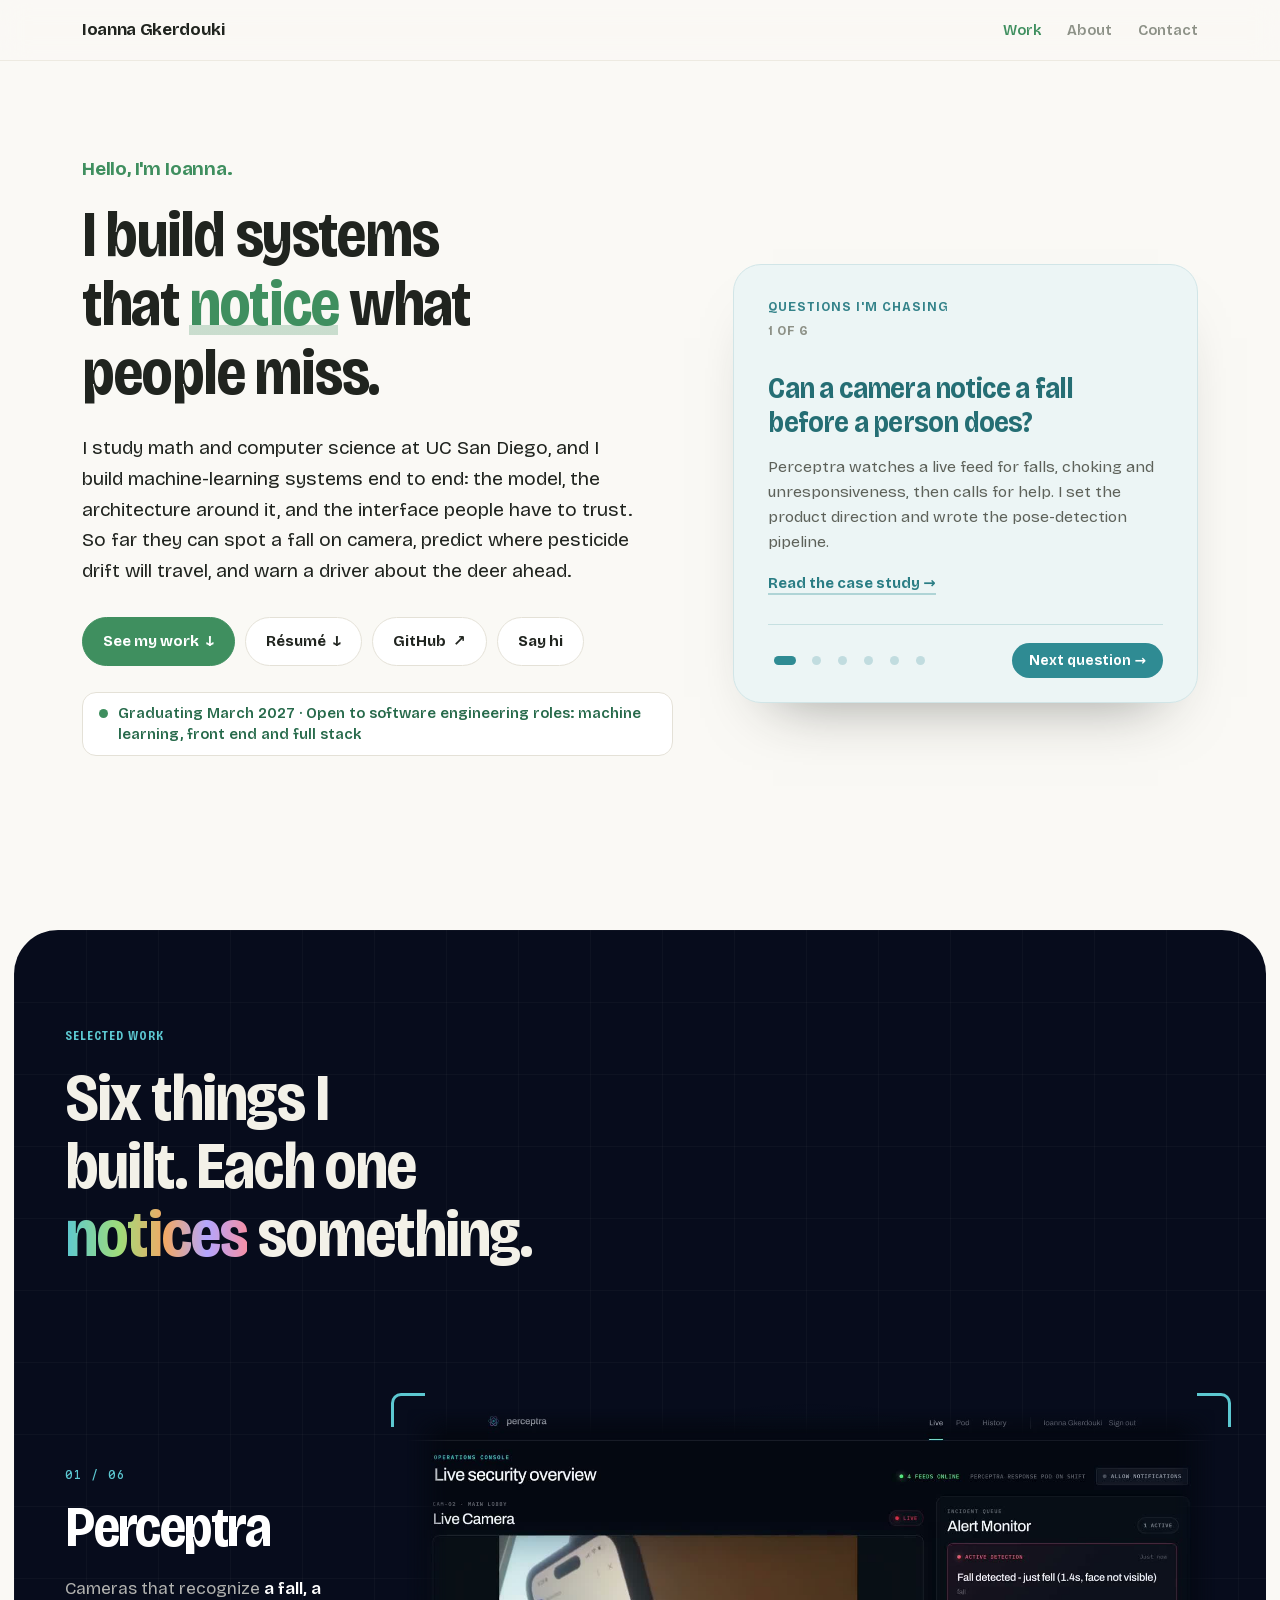
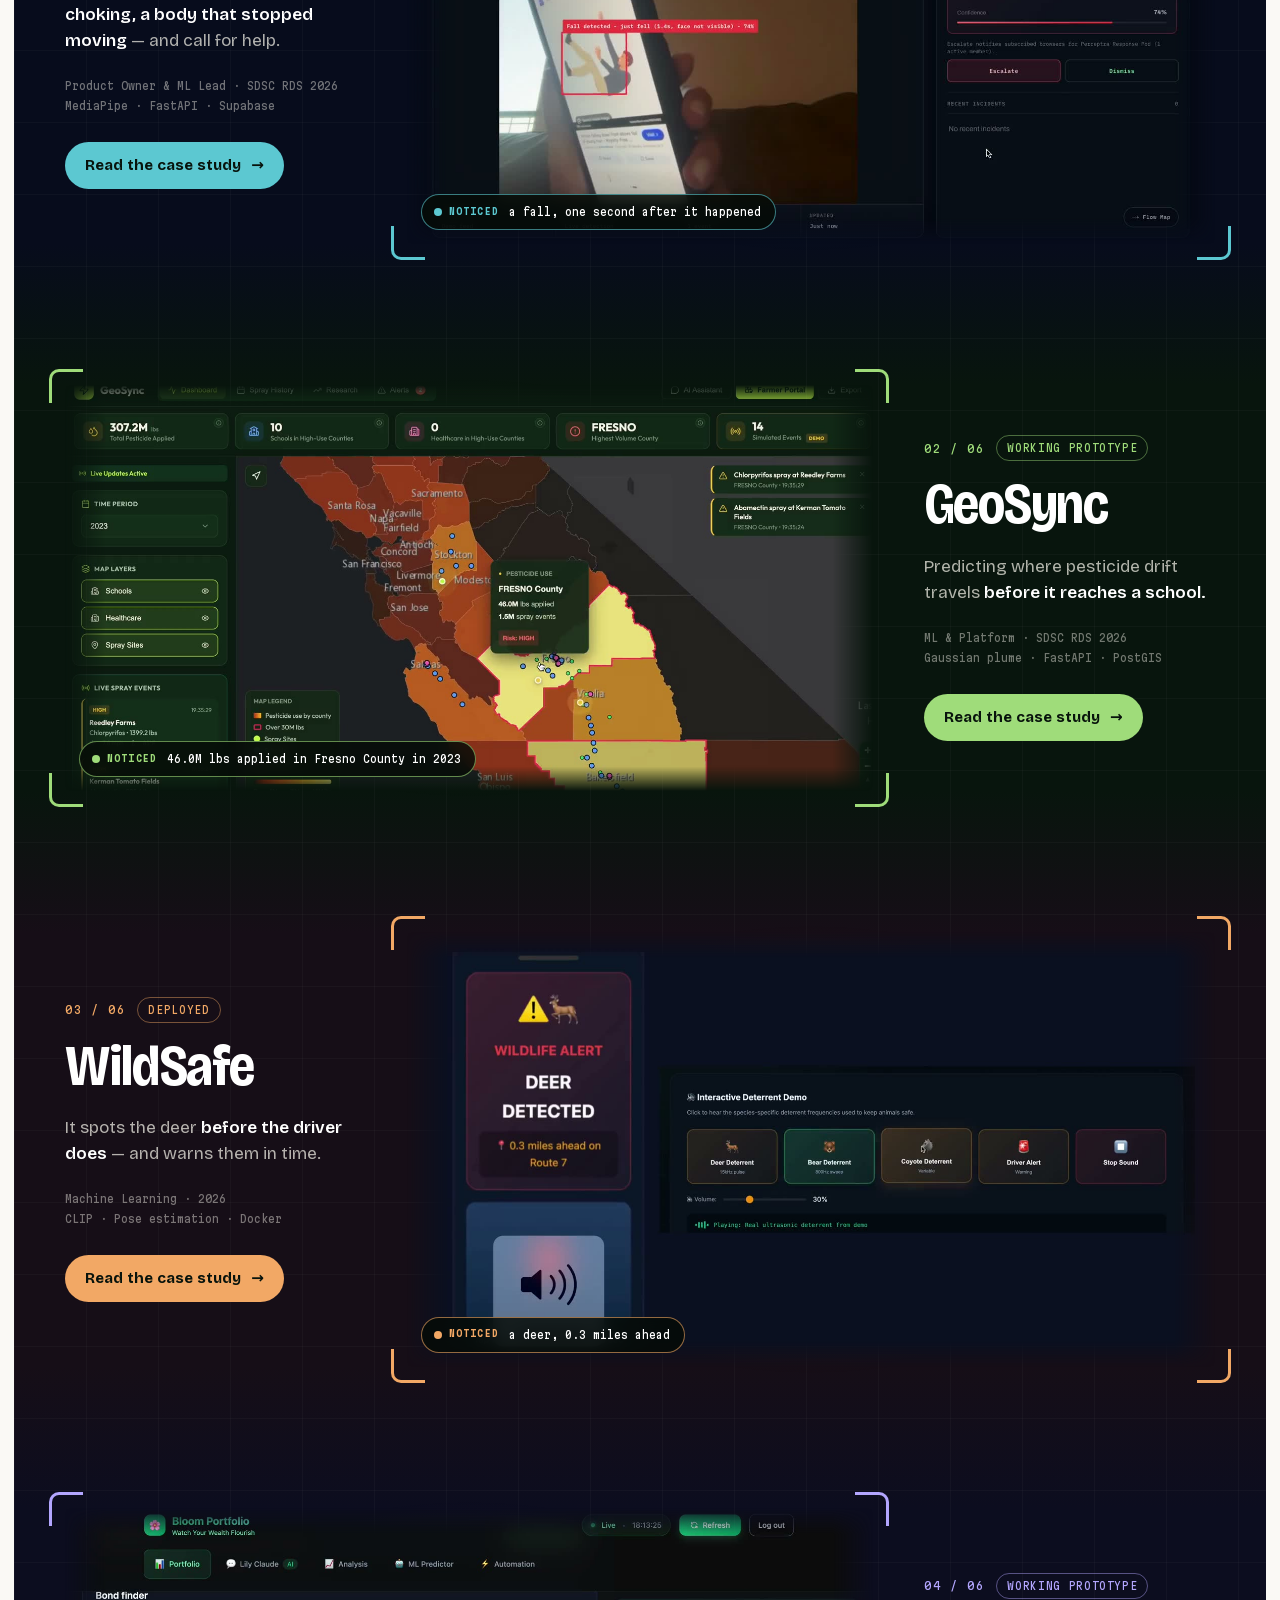
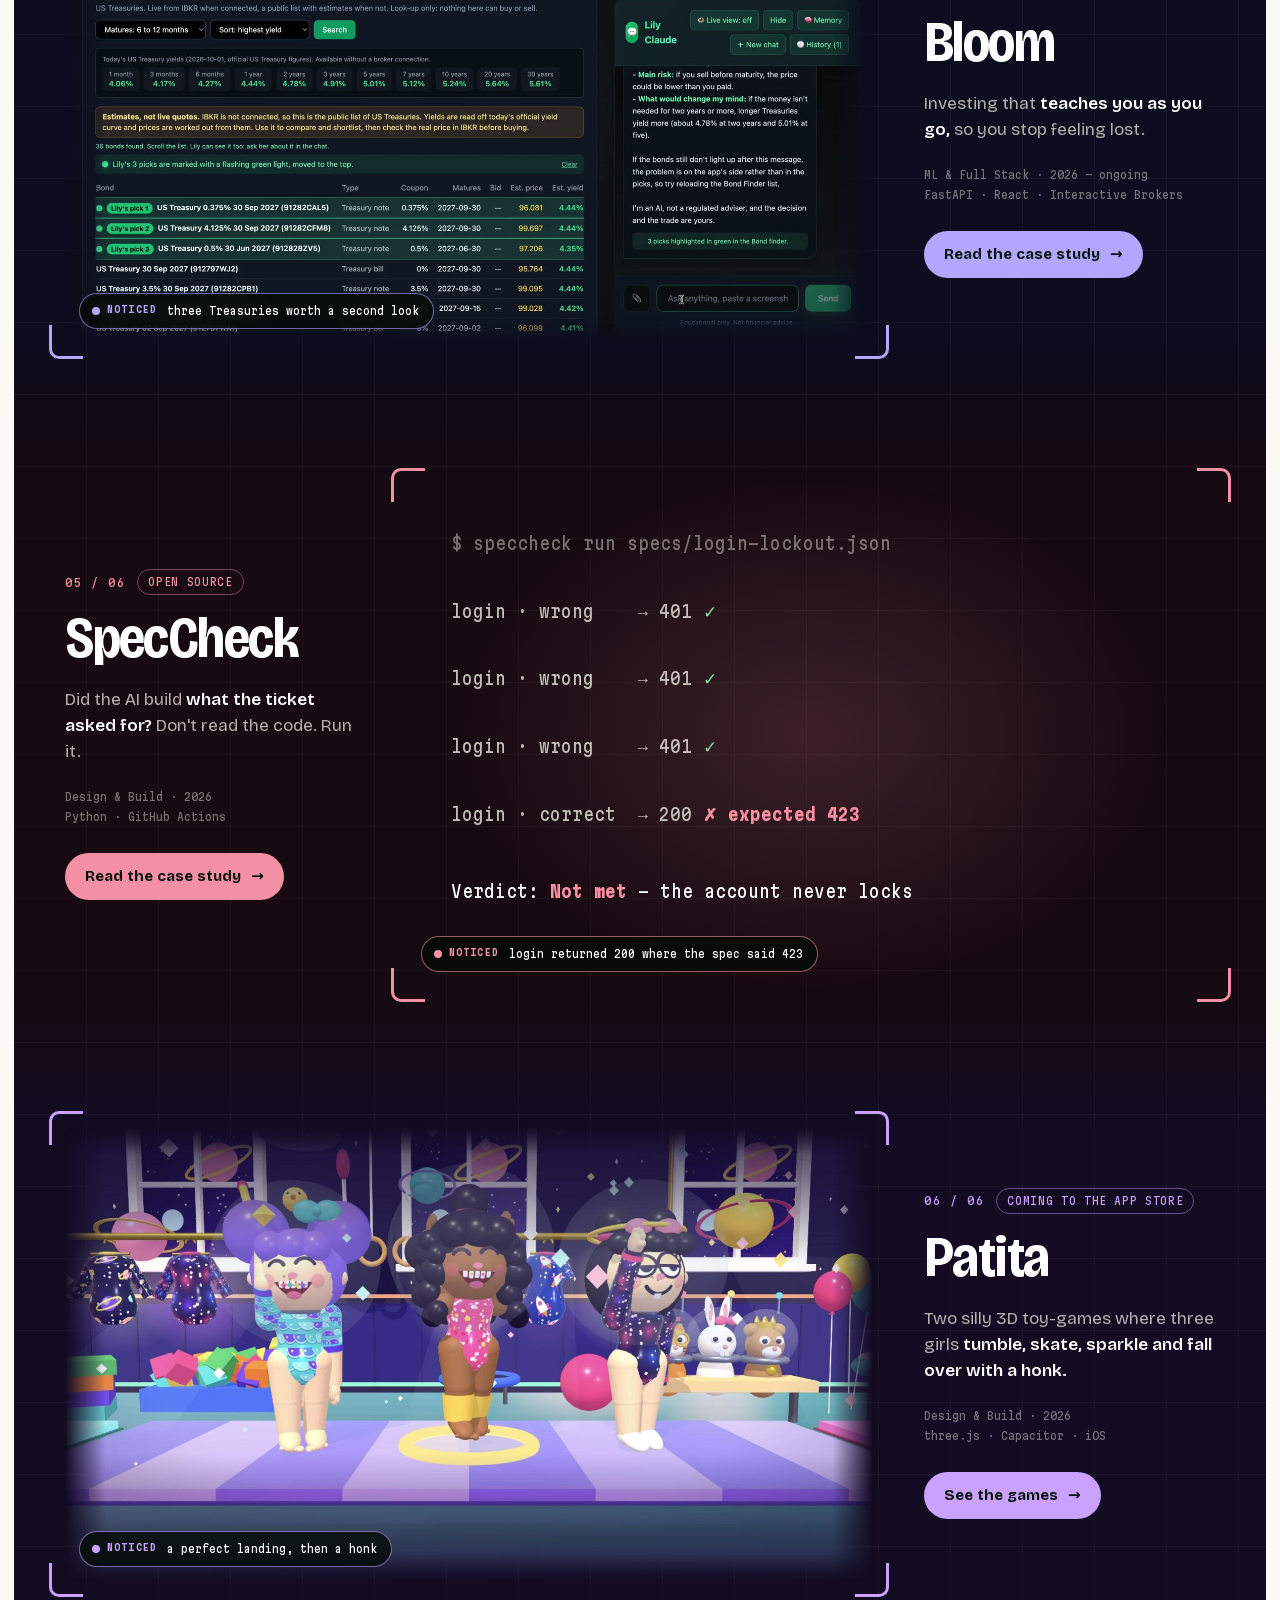
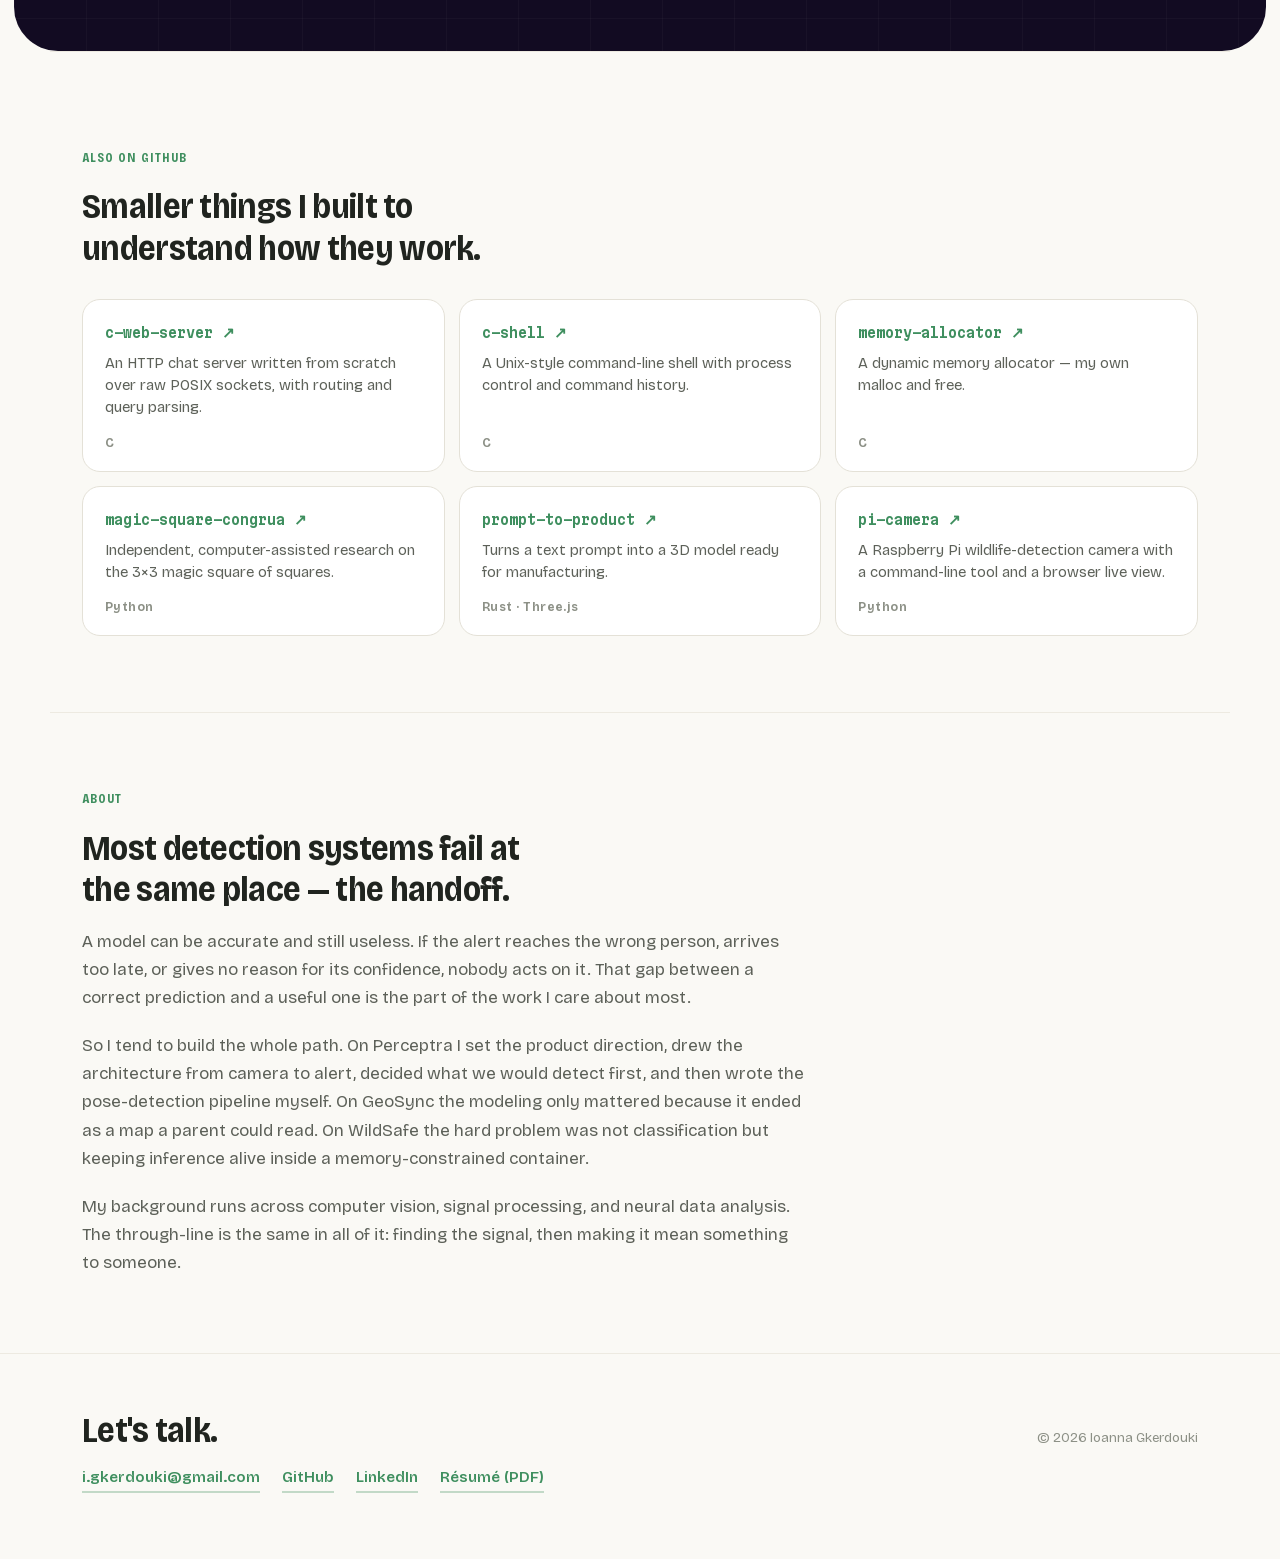
==== classic.html @ a346efb8 "Galaxy homepage, space theme on every project page" ====
<!doctype html>
<html lang="en">
<head>
<meta charset="utf-8">
<meta name="viewport" content="width=device-width, initial-scale=1">
<title>Ioanna Gkerdouki — Machine Learning & Product</title>
<meta name="description" content="Ioanna Gkerdouki — math and computer science at UC San Diego. I build machine learning systems end to end: computer vision, environmental modeling, neural signal decoding, and the interfaces that make them usable.">
<link rel="stylesheet" href="styles.css">
</head>
<body>

<nav class="nav">
  <div class="nav-inner">
    <a class="nav-name" href="index.html" title="Back to the galaxy">Ioanna Gkerdouki</a>
    <div class="nav-links">
      <a href="classic.html" aria-current="page">Work</a>
      <a href="#about">About</a>
      <a href="#contact">Contact</a>
    </div>
  </div>
</nav>

<header class="hero wrap">
  <div class="hero-copy">
    <p class="hello">Hello, I'm Ioanna.</p>
    <h1 class="display">I build systems that <em>notice</em> what people miss.</h1>
    <p class="lead">
      I study math and computer science at UC San Diego, and I build machine-learning
      systems end to end: the model, the architecture around it, and the interface people
      have to trust. So far they can spot a fall on camera, predict where pesticide drift
      will travel, and warn a driver about the deer ahead.
    </p>
    <div class="hero-actions">
      <a class="btn btn-primary" href="#work">See my work <span aria-hidden="true">↓</span></a>
      <a class="btn" href="assets/Ioanna_Gkerdouki_Resume.pdf">Résumé <span aria-hidden="true">↓</span></a>
      <a class="btn" href="https://github.com/Igkerdouki">GitHub <span aria-hidden="true">↗</span></a>
      <a class="btn" href="mailto:i.gkerdouki@gmail.com">Say hi</a>
    </div>
    <p class="hero-open"><span class="hero-open-dot" aria-hidden="true"></span>Graduating March 2027 · Open to software engineering roles: machine learning, front end and full stack</p>
  </div>

  <aside class="hero-side" aria-label="Questions I'm chasing">
    <div class="wonder">
      <div class="wonder-label">
        Questions I'm chasing
        <span class="wonder-count" aria-hidden="true"></span>
      </div>

      <div class="wonder-items">
        <article class="wonder-item is-on" style="--tint:#2f8b93;">
          <h2 class="wonder-q">Can a camera notice a fall before a person does?</h2>
          <p class="wonder-a">
            Perceptra watches a live feed for falls, choking and unresponsiveness, then calls
            for help. I set the product direction and wrote the pose-detection pipeline.
          </p>
          <a class="wonder-link" href="work/perceptra.html">Read the case study →</a>
        </article>

        <article class="wonder-item" style="--tint:#c2556f;">
          <h2 class="wonder-q">Did the AI actually build what the ticket asked for?</h2>
          <p class="wonder-a">
            SpecCheck doesn't read the diff and guess. It runs every requirement against the
            live app, fast-forwards the clock when it has to, and posts the evidence.
          </p>
          <a class="wonder-link" href="work/speccheck.html">Read the case study →</a>
        </article>

        <article class="wonder-item" style="--tint:#d1803a;">
          <h2 class="wonder-q">Can a roadside camera tell a deer from a bear?</h2>
          <p class="wonder-a">
            WildSafe can, and the accuracy was fantastic: 94 to 99% per species, built on
            CLIP, OpenAI's pre-trained vision model. It warns the driver, then plays a
            deterrent sound tuned to that animal.
          </p>
          <a class="wonder-link" href="work/wildsafe.html">Read the case study →</a>
        </article>

        <article class="wonder-item" style="--tint:#3f8f5f;">
          <h2 class="wonder-q">Where does the spray go once it leaves the field?</h2>
          <p class="wonder-a">
            GeoSync models pesticide drift from weather and California's public use reports,
            then turns it into a risk map someone living next to the field can read.
          </p>
          <a class="wonder-link" href="work/geosync.html">Read the case study →</a>
        </article>

        <article class="wonder-item" style="--tint:#6a5acd;">
          <h2 class="wonder-q">Is there a 3×3 magic square made only of square numbers?</h2>
          <p class="wonder-a">
            Nobody knows — the problem has been open since 1984. I'm chasing it on my own
            time with computer-assisted search, and keeping honest notes on what fails.
          </p>
          <a class="wonder-link" href="https://github.com/Igkerdouki/magic-square-congrua">See the research on GitHub ↗</a>
        </article>

        <article class="wonder-item" style="--tint:#2f8b93;">
          <h2 class="wonder-q">What colour did the eye just see?</h2>
          <p class="wonder-a">
            In the IEBL lab at UC San Diego I build pipelines that decode neural signals —
            right now, classifying colour from optic nerve recordings.
          </p>
        </article>
      </div>

      <div class="wonder-nav">
        <div class="wonder-dots"></div>
        <button class="wonder-next" type="button">Next question <span aria-hidden="true">→</span></button>
      </div>
    </div>
  </aside>
</header>

<section class="stage" id="work">
  <div class="stage-inner">
    <header class="stage-head">
      <span class="eyebrow">Selected work</span>
      <h2>Six things I built. Each one <em>notices</em> something.</h2>
    </header>

    <a class="scene" href="work/perceptra.html" style="--tint:#5cc8d1; --ground:#070c1c;">
      <div class="scene-text">
        <span class="scene-no">01 / 06 </span>
        <h3 class="scene-name">Perceptra</h3>
        <p class="scene-line">Cameras that recognize <b>a fall, a choking, a body that stopped moving</b> — and call for help.</p>
        <p class="scene-meta">Product Owner &amp; ML Lead · SDSC RDS 2026<br>MediaPipe · FastAPI · Supabase</p>
        <span class="scene-cta">Read the case study <i aria-hidden="true">→</i></span>
      </div>
      <div class="scene-media">
        <div class="vf">
          <video src="assets/perceptra-fall-demo.mp4" poster="assets/perceptra-fall-demo.jpg" width="1600" height="862" muted loop playsinline preload="none" aria-label="Screen recording of Perceptra's live console: a picture of a falling person is held up to the camera, a red box appears around it, and the Alert Monitor raises 'Fall detected'."></video>
          <i class="vf-c tl"></i><i class="vf-c tr"></i><i class="vf-c bl"></i><i class="vf-c br"></i>
          <span class="vf-tag"><b>Noticed</b>a fall, one second after it happened</span>
        </div>
      </div>
    </a>

    <a class="scene" href="work/geosync.html" style="--tint:#9fdc7a; --ground:#08150d;">
      <div class="scene-text">
        <span class="scene-no">02 / 06 <span class="scene-status">Working prototype</span></span>
        <h3 class="scene-name">GeoSync</h3>
        <p class="scene-line">Predicting where pesticide drift travels <b>before it reaches a school.</b></p>
        <p class="scene-meta">ML &amp; Platform · SDSC RDS 2026<br>Gaussian plume · FastAPI · PostGIS</p>
        <span class="scene-cta">Read the case study <i aria-hidden="true">→</i></span>
      </div>
      <div class="scene-media">
        <div class="vf">
          <video src="assets/geosync-demo.mp4" poster="assets/geosync-demo.jpg" width="1600" height="804" muted loop playsinline preload="none" aria-label="Screen recording of the GeoSync dashboard: California's counties shaded by pesticide use, with live spray events and an assistant answering a question about a chemical."></video>
          <i class="vf-c tl"></i><i class="vf-c tr"></i><i class="vf-c bl"></i><i class="vf-c br"></i>
          <span class="vf-tag"><b>Noticed</b>46.0M lbs applied in Fresno County in 2023</span>
        </div>
      </div>
    </a>

    <a class="scene" href="work/wildsafe.html" style="--tint:#f2a865; --ground:#160e17;">
      <div class="scene-text">
        <span class="scene-no">03 / 06 <span class="scene-status">Deployed</span></span>
        <h3 class="scene-name">WildSafe</h3>
        <p class="scene-line">It spots the deer <b>before the driver does</b> — and warns them in time.</p>
        <p class="scene-meta">Machine Learning · 2026<br>CLIP · Pose estimation · Docker</p>
        <span class="scene-cta">Read the case study <i aria-hidden="true">→</i></span>
      </div>
      <div class="scene-media">
        <div class="vf">
          <video src="assets/wildsafe-wide.mp4" poster="assets/wildsafe-wide.jpg" width="1600" height="862" muted loop playsinline preload="none" aria-label="Two recordings side by side: the WildSafe phone alert reading 'Wildlife alert — deer detected, 0.3 miles ahead on Route 7', and the interactive deterrent demo playing a species-specific sound."></video>
          <i class="vf-c tl"></i><i class="vf-c tr"></i><i class="vf-c bl"></i><i class="vf-c br"></i>
          <span class="vf-tag"><b>Noticed</b>a deer, 0.3 miles ahead</span>
        </div>
      </div>
    </a>

    <a class="scene" href="work/bloom.html" style="--tint:#b3a6ff; --ground:#0c0d1f;">
      <div class="scene-text">
        <span class="scene-no">04 / 06 <span class="scene-status">Working prototype</span></span>
        <h3 class="scene-name">Bloom</h3>
        <p class="scene-line">Investing that <b>teaches you as you go,</b> so you stop feeling lost.</p>
        <p class="scene-meta">ML &amp; Full Stack · 2026 — ongoing<br>FastAPI · React · Interactive Brokers</p>
        <span class="scene-cta">Read the case study <i aria-hidden="true">→</i></span>
      </div>
      <div class="scene-media">
        <div class="vf">
          <video src="assets/bloom-lily-demo.mp4" poster="assets/bloom-lily-demo.jpg" width="1600" height="862" muted loop playsinline preload="none" aria-label="Screen recording of Bloom: a question is typed to the assistant, and three bonds light up green in the bond finder."></video>
          <i class="vf-c tl"></i><i class="vf-c tr"></i><i class="vf-c bl"></i><i class="vf-c br"></i>
          <span class="vf-tag"><b>Noticed</b>three Treasuries worth a second look</span>
        </div>
      </div>
    </a>

    <a class="scene" href="work/speccheck.html" style="--tint:#f490a6; --ground:#170a10;">
      <div class="scene-text">
        <span class="scene-no">05 / 06 <span class="scene-status">Open source</span></span>
        <h3 class="scene-name">SpecCheck</h3>
        <p class="scene-line">Did the AI build <b>what the ticket asked for?</b> Don't read the code. Run it.</p>
        <p class="scene-meta">Design &amp; Build · 2026<br>Python · GitHub Actions</p>
        <span class="scene-cta">Read the case study <i aria-hidden="true">→</i></span>
      </div>
      <div class="scene-media">
        <div class="vf">
          <pre class="vf-trace" aria-label="SpecCheck output: three wrong passwords return 401 as expected, then the correct password returns 200 where 423 was expected."><span>$ speccheck run specs/login-lockout.json</span>
<span>login · wrong    → 401 <b class="ok">✓</b></span>
<span>login · wrong    → 401 <b class="ok">✓</b></span>
<span>login · wrong    → 401 <b class="ok">✓</b></span>
<span>login · correct  → 200 <b class="bad">✗ expected 423</b></span>
<span class="verdict">Verdict: <b class="bad">Not met</b> — the account never locks</span></pre>
          <i class="vf-c tl"></i><i class="vf-c tr"></i><i class="vf-c bl"></i><i class="vf-c br"></i>
          <span class="vf-tag"><b>Noticed</b>login returned 200 where the spec said 423</span>
        </div>
      </div>
    </a>

    <a class="scene" href="work/patita.html" style="--tint:#c9a2ff; --ground:#120b22;">
      <div class="scene-text">
        <span class="scene-no">06 / 06 <span class="scene-status">Coming to the App Store</span></span>
        <h3 class="scene-name">Patita</h3>
        <p class="scene-line">Two silly 3D toy-games where three girls <b>tumble, skate, sparkle and fall over with a honk.</b></p>
        <p class="scene-meta">Design &amp; Build · 2026<br>three.js · Capacitor · iOS</p>
        <span class="scene-cta">See the games <i aria-hidden="true">→</i></span>
      </div>
      <div class="scene-media">
        <div class="vf">
          <video src="assets/patita-reel.mp4" poster="assets/patita-reel.jpg" width="1600" height="900" muted loop playsinline preload="none" aria-label="Screenshots from the Patita games fading one into the next: the three girls lined up on the gymnastics floor, a girl skating on the ice, a rail of sparkly leotards, and the space rink."></video>
          <i class="vf-c tl"></i><i class="vf-c tr"></i><i class="vf-c bl"></i><i class="vf-c br"></i>
          <span class="vf-tag"><b>Noticed</b>a perfect landing, then a honk</span>
        </div>
      </div>
    </a>

  </div>
</section>

<section class="wrap" id="code">
  <span class="eyebrow">Also on GitHub</span>
  <div class="narrow">
    <h2>Smaller things I built to understand how they work.</h2>
  </div>

  <div class="repos">
    <a class="repo" href="https://github.com/Igkerdouki/c-web-server">
      <span class="repo-name">c-web-server <span aria-hidden="true">↗</span></span>
      <span class="repo-desc">An HTTP chat server written from scratch over raw POSIX sockets, with routing and query parsing.</span>
      <span class="repo-lang">C</span>
    </a>
    <a class="repo" href="https://github.com/Igkerdouki/c-shell">
      <span class="repo-name">c-shell <span aria-hidden="true">↗</span></span>
      <span class="repo-desc">A Unix-style command-line shell with process control and command history.</span>
      <span class="repo-lang">C</span>
    </a>
    <a class="repo" href="https://github.com/Igkerdouki/memory-allocator">
      <span class="repo-name">memory-allocator <span aria-hidden="true">↗</span></span>
      <span class="repo-desc">A dynamic memory allocator — my own malloc and free.</span>
      <span class="repo-lang">C</span>
    </a>
    <a class="repo" href="https://github.com/Igkerdouki/magic-square-congrua">
      <span class="repo-name">magic-square-congrua <span aria-hidden="true">↗</span></span>
      <span class="repo-desc">Independent, computer-assisted research on the 3×3 magic square of squares.</span>
      <span class="repo-lang">Python</span>
    </a>
    <a class="repo" href="https://github.com/Igkerdouki/prompt-to-product">
      <span class="repo-name">prompt-to-product <span aria-hidden="true">↗</span></span>
      <span class="repo-desc">Turns a text prompt into a 3D model ready for manufacturing.</span>
      <span class="repo-lang">Rust · Three.js</span>
    </a>
    <a class="repo" href="https://github.com/Igkerdouki/pi-camera">
      <span class="repo-name">pi-camera <span aria-hidden="true">↗</span></span>
      <span class="repo-desc">A Raspberry Pi wildlife-detection camera with a command-line tool and a browser live view.</span>
      <span class="repo-lang">Python</span>
    </a>
  </div>
</section>

<section class="wrap" id="about">
  <span class="eyebrow">About</span>
  <div class="narrow">
    <h2>Most detection systems fail at the same place — the handoff.</h2>
    <p>
      A model can be accurate and still useless. If the alert reaches the wrong person,
      arrives too late, or gives no reason for its confidence, nobody acts on it. That
      gap between a correct prediction and a useful one is the part of the work I care
      about most.
    </p>
    <p>
      So I tend to build the whole path. On Perceptra I set the product direction, drew
      the architecture from camera to alert, decided what we would detect first, and then
      wrote the pose-detection pipeline myself. On GeoSync the modeling only mattered
      because it ended as a map a parent could read. On WildSafe the hard problem was not
      classification but keeping inference alive inside a memory-constrained container.
    </p>
    <p>
      My background runs across computer vision, signal processing, and neural data
      analysis. The through-line is the same in all of it: finding the signal, then making
      it mean something to someone.
    </p>
  </div>
</section>

<footer id="contact">
  <div class="wrap foot-inner">
    <div>
      <h2 style="margin-bottom:14px;">Let's talk.</h2>
      <div class="foot-links">
        <a href="mailto:i.gkerdouki@gmail.com">i.gkerdouki@gmail.com</a>
        <a href="https://github.com/Igkerdouki">GitHub</a>
        <a href="https://www.linkedin.com/in/ioanna-gkerdouki-821b10153/">LinkedIn</a>
        <a href="assets/Ioanna_Gkerdouki_Resume.pdf">Résumé (PDF)</a>
      </div>
    </div>
    <div class="foot-note">© 2026 Ioanna Gkerdouki</div>
  </div>
</footer>

<script src="site.js"></script>
</body>
</html>
---- styles.css ----
/* ---------------------------------------------------------
   Ioanna Gkerdouki — portfolio
   Warm paper ground, pastel project covers, rounded friendly type.
   --------------------------------------------------------- */

/* Typefaces, hosted with the site: Bricolage Grotesque for reading and headlines,
   Martian Mono for labels and code. Both are open-source (SIL OFL). */
@font-face {
  font-family: "Bricolage Grotesque"; font-style: normal; font-display: swap;
  font-weight: 200 800; font-stretch: 75% 100%;
  src: url("assets/fonts/bricolage-grotesque-latin.woff2") format("woff2");
  unicode-range: U+0000-00FF, U+0131, U+0152-0153, U+02BB-02BC, U+02C6, U+02DA, U+02DC, U+0304, U+0308, U+0329, U+2000-206F, U+20AC, U+2122, U+2191, U+2193, U+2212, U+2215, U+FEFF, U+FFFD;
}
@font-face {
  font-family: "Bricolage Grotesque"; font-style: normal; font-display: swap;
  font-weight: 200 800; font-stretch: 75% 100%;
  src: url("assets/fonts/bricolage-grotesque-latin-ext.woff2") format("woff2");
  unicode-range: U+0100-02BA, U+02BD-02C5, U+02C7-02CC, U+02CE-02D7, U+02DD-02FF, U+0304, U+0308, U+0329, U+1D00-1DBF, U+1E00-1E9F, U+1EF2-1EFF, U+2020, U+20A0-20AB, U+20AD-20C0, U+2113, U+2C60-2C7F, U+A720-A7FF;
}
@font-face {
  font-family: "Martian Mono"; font-style: normal; font-display: swap;
  font-weight: 100 800; font-stretch: 75% 112.5%;
  src: url("assets/fonts/martian-mono-latin.woff2") format("woff2");
  unicode-range: U+0000-00FF, U+0131, U+0152-0153, U+02BB-02BC, U+02C6, U+02DA, U+02DC, U+0304, U+0308, U+0329, U+2000-206F, U+20AC, U+2122, U+2191, U+2193, U+2212, U+2215, U+FEFF, U+FFFD;
}
@font-face {
  font-family: "Martian Mono"; font-style: normal; font-display: swap;
  font-weight: 100 800; font-stretch: 75% 112.5%;
  src: url("assets/fonts/martian-mono-latin-ext.woff2") format("woff2");
  unicode-range: U+0100-02BA, U+02BD-02C5, U+02C7-02CC, U+02CE-02D7, U+02DD-02FF, U+0304, U+0308, U+0329, U+1D00-1DBF, U+1E00-1E9F, U+1EF2-1EFF, U+2020, U+20A0-20AB, U+20AD-20C0, U+2113, U+2C60-2C7F, U+A720-A7FF;
}

:root {
  --bg:        #faf9f5;
  --bg-soft:   #f2f1ea;
  --card:      #ffffff;
  --line:      #e4e1d7;
  --line-soft: #edeae1;

  --text:      #20241f;
  --text-mid:  #5d6159;
  --text-dim:  #8d9187;

  /* project accents — also used as pastel cover tints */
  --green:  #3f8f5f;
  --violet: #6a5acd;
  --amber:  #d1803a;
  --teal:   #2f8b93;

  --round: "Bricolage Grotesque", "Avenir Next", system-ui, sans-serif;
  --sans:  "Bricolage Grotesque", -apple-system, "Helvetica Neue", system-ui, sans-serif;
  --mono:  "Martian Mono", ui-monospace, "SF Mono", Menlo, monospace;

  --measure: 66ch;
  --page:    1180px;
  --ease:    cubic-bezier(.22,.61,.36,1);
}

* { box-sizing: border-box; }

html { scroll-behavior: smooth; }

body {
  margin: 0;
  background: var(--bg);
  color: var(--text);
  font-family: var(--sans);
  font-size: 17px;
  line-height: 1.65;
  -webkit-font-smoothing: antialiased;
}

img { max-width: 100%; display: block; }
a { color: inherit; }

.wrap { max-width: var(--page); margin: 0 auto; padding-inline: 32px; }
.narrow { max-width: var(--measure); }

/* ---------- type ---------- */

h1, h2, h3 { margin: 0; font-family: var(--round); letter-spacing: -0.02em; font-stretch: 90%; }

.display {
  font-size: clamp(2.6rem, 6vw, 4.4rem);
  line-height: 1.08;
  font-weight: 700;
  letter-spacing: -0.035em;
  text-wrap: balance;
}

.display em { font-style: normal; color: var(--green); }

h2 {
  font-size: clamp(1.6rem, 2.8vw, 2.15rem);
  line-height: 1.2;
  font-weight: 700;
  margin-bottom: 18px;
  text-wrap: balance;
}

h3 { font-size: 1.05rem; font-weight: 700; margin-bottom: 10px; }

p { margin: 0 0 20px; color: var(--text-mid); }
p.lead { font-size: 1.2rem; line-height: 1.6; color: var(--text); }
p:last-child { margin-bottom: 0; }
strong { color: var(--text); font-weight: 700; }

code {
  font-family: var(--mono); font-size: 0.88em;
  background: var(--bg-soft);
  border-radius: 6px;
  padding: 2px 6px;
}

.eyebrow {
  display: block;
  font-family: var(--round);
  font-size: 0.78rem;
  font-weight: 700;
  letter-spacing: 0.08em;
  text-transform: uppercase;
  color: var(--green);
  margin: 0 0 18px;
}

/* ---------- nav ---------- */

.nav {
  position: sticky; top: 0; z-index: 50;
  background: rgba(250,249,245,.86);
  backdrop-filter: saturate(180%) blur(14px);
  border-bottom: 1px solid var(--line-soft);
}

.nav-inner {
  max-width: var(--page); margin: 0 auto;
  padding: 16px 32px;
  display: flex; align-items: center; justify-content: space-between; gap: 24px;
}

.nav-name {
  font-family: var(--round);
  font-weight: 700;
  font-size: 1.05rem;
  text-decoration: none;
  letter-spacing: -0.02em;
}

.nav-links { display: flex; gap: 26px; font-size: 0.92rem; font-family: var(--round); font-weight: 600; }

.nav-links a {
  text-decoration: none; color: var(--text-dim);
  transition: color .2s var(--ease);
}

.nav-links a:hover, .nav-links a[aria-current] { color: var(--green); }

/* ---------- hero ---------- */

.hero {
  display: grid;
  grid-template-columns: minmax(0, 1.12fr) minmax(0, .88fr);
  gap: 60px;
  align-items: center;
  padding-block: 92px 84px;
}

.hero .display {
  font-size: clamp(2.6rem, 5.1vw, 4rem);
  max-width: 14ch; margin-bottom: 26px;
}
.hero p.lead { max-width: 46ch; }

.hello {
  font-family: var(--round);
  font-size: 1.18rem; font-weight: 700;
  letter-spacing: -0.01em;
  color: var(--green);
  margin: 0 0 16px;
}

.wave {
  display: inline-block;
  transform-origin: 70% 75%;
  animation: wave 2.2s var(--ease) .9s 2;
}

@keyframes wave {
  0%, 60%, 100% { transform: rotate(0); }
  10%, 30%      { transform: rotate(16deg); }
  20%, 40%      { transform: rotate(-10deg); }
  50%           { transform: rotate(8deg); }
}

/* the highlighted word gets underlined once the headline has landed */
.hero .display em {
  background: linear-gradient(color-mix(in srgb, var(--green) 26%, transparent) 0 0)
              no-repeat 0 90% / 0% .16em;
  animation: underline .8s var(--ease) 1s forwards;
}

@keyframes underline { to { background-size: 100% .16em; } }

.hero-actions { display: flex; flex-wrap: wrap; gap: 10px; margin-top: 30px; }

.btn {
  display: inline-flex; align-items: center; gap: 7px;
  font-family: var(--round);
  font-size: 0.94rem; font-weight: 700;
  text-decoration: none;
  color: var(--text);
  background: var(--card);
  border: 1px solid var(--line);
  border-radius: 100px;
  padding: 11px 20px;
  transition: transform .25s var(--ease), border-color .25s var(--ease), background .25s var(--ease);
}

.btn:hover { transform: translateY(-2px); border-color: var(--green); }

.btn-primary { background: var(--green); border-color: var(--green); color: #fff; }
.btn-primary:hover { background: color-mix(in srgb, var(--green) 88%, #000); }

.hero-meta { display: flex; flex-wrap: wrap; gap: 9px; margin-top: 30px; }

/* ---------- questions panel ---------- */

.hero-side { padding-top: 58px; }

.wonder {
  --tint: var(--teal);
  position: relative;
  background: color-mix(in srgb, var(--tint) 9%, #fff);
  border: 1px solid color-mix(in srgb, var(--tint) 22%, #fff);
  border-radius: 28px;
  padding: 32px 34px 24px;
  box-shadow: 0 34px 60px -40px rgba(32,36,31,.5);
  transition: background-color .5s var(--ease), border-color .5s var(--ease);
}

.wonder-avatar {
  position: absolute; top: -62px; right: 30px;
  width: 132px; height: 132px;
  border-radius: 50%;
  border: 6px solid var(--bg);
  box-shadow: 0 14px 26px -16px rgba(32,36,31,.55);
}

.wonder-avatar.is-hop { animation: hop .5s var(--ease); }

@keyframes hop {
  40% { transform: translateY(-9px) rotate(-3deg); }
}

/* she looks toward the pointer: head tilts, eyes and pupils follow */
.avatar-head {
  transform-origin: 170px 210px;
  transform: rotate(calc(var(--lx, 0) * 4deg));
  transition: transform .18s var(--ease);
}

.avatar-eyes {
  transform: translate(calc(var(--lx, 0) * 5px), calc(var(--ly, 0) * 4px));
  transition: transform .14s var(--ease);
}

.avatar-pupil {
  transform: translate(calc(var(--lx, 0) * 3px), calc(var(--ly, 0) * 3px));
  transition: transform .14s var(--ease);
}

.avatar-eye {
  transform-box: fill-box; transform-origin: center;
  animation: blink 5.6s infinite;
}

@keyframes blink {
  0%, 95%, 100% { transform: scaleY(1); }
  97.5%         { transform: scaleY(.08); }
}

.wonder-label {
  font-family: var(--round);
  font-size: 0.78rem; font-weight: 700;
  letter-spacing: 0.08em; text-transform: uppercase;
  color: color-mix(in srgb, var(--tint) 85%, #000 10%);
  max-width: calc(100% - 150px);
  transition: color .5s var(--ease);
}

.wonder-count { display: block; margin-top: 3px; color: var(--text-dim); letter-spacing: 0.04em; }

.wonder-items { display: grid; margin-top: 30px; }

.wonder-q {
  font-size: clamp(1.4rem, 2.3vw, 1.78rem);
  line-height: 1.22;
  letter-spacing: -0.028em;
  color: color-mix(in srgb, var(--tint) 82%, #000 22%);
  margin: 0 0 13px;
}

.wonder-a { font-size: 0.98rem; line-height: 1.6; margin: 0 0 15px; }

.wonder-link {
  font-family: var(--round);
  font-size: 0.92rem; font-weight: 700;
  color: color-mix(in srgb, var(--tint) 90%, #000 10%);
  text-decoration: none;
  border-bottom: 2px solid color-mix(in srgb, var(--tint) 32%, transparent);
  padding-bottom: 1px;
  transition: border-color .2s var(--ease);
}

.wonder-link:hover { border-color: var(--tint); }

/* without script every question is listed; with it they share one slot */
.wonder:not(.is-live) .wonder-item + .wonder-item {
  margin-top: 26px; padding-top: 26px;
  border-top: 1px solid color-mix(in srgb, var(--tint) 20%, transparent);
}
.wonder:not(.is-live) .wonder-nav { display: none; }

.wonder.is-live .wonder-item {
  grid-area: 1 / 1;
  opacity: 0; visibility: hidden;
  transform: translateY(10px);
  transition: opacity .4s var(--ease), transform .4s var(--ease), visibility 0s .4s;
}

.wonder.is-live .wonder-item.is-on {
  opacity: 1; visibility: visible; transform: none;
  transition: opacity .45s var(--ease) .08s, transform .45s var(--ease) .08s, visibility 0s;
}

.wonder-nav {
  display: flex; align-items: center; justify-content: space-between; gap: 16px;
  margin-top: 26px; padding-top: 18px;
  border-top: 1px solid color-mix(in srgb, var(--tint) 20%, transparent);
}

.wonder-dots { display: flex; gap: 2px; }

.wonder-dot {
  width: 24px; height: 24px; padding: 0;
  border: 0; background: none; cursor: pointer;
  display: grid; place-items: center;
}

.wonder-dot::before {
  content: "";
  width: 9px; height: 9px; border-radius: 100px;
  background: color-mix(in srgb, var(--tint) 30%, #fff);
  transition: width .3s var(--ease), background .3s var(--ease);
}

.wonder-dot:hover::before { background: color-mix(in srgb, var(--tint) 60%, #fff); }
.wonder-dot[aria-current="true"]::before { width: 22px; background: var(--tint); }
.wonder-dot[aria-current="true"] { width: 34px; }

.wonder-next {
  font-family: var(--round);
  font-size: 0.86rem; font-weight: 700;
  color: #fff;
  background: var(--tint);
  border: 0; border-radius: 100px;
  padding: 9px 17px;
  cursor: pointer;
  white-space: nowrap;
  transition: background-color .5s var(--ease), transform .25s var(--ease);
}

.wonder-next:hover { transform: translateX(3px); }

/* ---------- repo list ---------- */

.repos {
  display: grid;
  grid-template-columns: repeat(auto-fit, minmax(300px, 1fr));
  gap: 14px;
  margin-top: 30px;
}

.repo {
  display: flex; flex-direction: column; gap: 8px;
  text-decoration: none;
  background: var(--card);
  border: 1px solid var(--line);
  border-radius: 18px;
  padding: 20px 22px 18px;
  transition: transform .3s var(--ease), border-color .3s var(--ease), box-shadow .3s var(--ease);
}

.repo:hover {
  transform: translateY(-4px);
  border-color: var(--green);
  box-shadow: 0 18px 30px -24px rgba(32,36,31,.5);
}

.repo-name { font-family: var(--mono); font-size: 0.92rem; font-weight: 600; color: var(--green); }
.repo-desc { font-size: 0.92rem; line-height: 1.5; color: var(--text-mid); }

.repo-lang {
  margin-top: auto; padding-top: 6px;
  font-family: var(--round);
  font-size: 0.76rem; font-weight: 700;
  letter-spacing: 0.04em;
  color: var(--text-dim);
}

.tag {
  font-family: var(--round);
  font-size: 0.8rem;
  font-weight: 600;
  color: var(--text-mid);
  background: var(--bg-soft);
  border-radius: 100px;
  padding: 6px 15px;
}

section { padding-block: 76px; }
section + section { border-top: 1px solid var(--line-soft); }

/* ---------- book shelf ---------- */

.shelf {
  display: grid;
  grid-template-columns: repeat(auto-fit, minmax(330px, 1fr));
  gap: 26px;
  margin-top: 40px;
}

.book {
  --tint: var(--green);
  --spine: color-mix(in srgb, var(--tint) 62%, #000 12%);

  position: relative;
  display: flex;
  flex-direction: column;
  text-decoration: none;
  min-height: 470px;

  /* squared at the spine, rounded at the fore edge — like a closed book */
  border-radius: 4px 20px 20px 4px;
  padding: 34px 44px 30px 52px;

  background:
    /* the spine board */
    linear-gradient(90deg, var(--spine) 0 22px, transparent 22px),
    /* the cover */
    linear-gradient(115deg,
      color-mix(in srgb, var(--tint) 17%, #fff) 0%,
      color-mix(in srgb, var(--tint) 10%, #fff) 55%,
      color-mix(in srgb, var(--tint) 15%, #fff) 100%);

  box-shadow:
    /* the block of pages, stacked and peeking past the cover */
    2px 2px 0 -1px color-mix(in srgb, var(--tint) 8%, #fff),
    4px 4px 0 -2px #f4f2ea,
    7px 6px 0 -3px #eae7dd,
    0 3px 4px rgba(32,36,31,.06);

  transition: transform .4s var(--ease), box-shadow .4s var(--ease);
}

/* the hinge crease where the cover meets the spine */
.book::before {
  content: "";
  position: absolute;
  top: 0; bottom: 0; left: 22px;
  width: 10px;
  background: linear-gradient(90deg, rgba(0,0,0,.16), rgba(0,0,0,0));
  pointer-events: none;
}

/* the fore edge — individual page ends */
.book::after {
  content: "";
  position: absolute;
  top: 14px; bottom: 14px; right: 0;
  width: 8px;
  border-radius: 0 4px 4px 0;
  background: repeating-linear-gradient(
    180deg,
    #fdfcf8 0 2px,
    color-mix(in srgb, var(--tint) 12%, #ddd9cd) 2px 3px
  );
  box-shadow: inset 1px 0 2px rgba(32,36,31,.18);
  pointer-events: none;
}

.book:hover {
  box-shadow:
    2px 2px 0 -1px color-mix(in srgb, var(--tint) 8%, #fff),
    4px 4px 0 -2px #f4f2ea,
    7px 6px 0 -3px #eae7dd,
    0 26px 44px -22px rgba(32,36,31,.42);
}

.book-tab, .book-status, .book-kicker, .book-title, .book-art, .book-foot { position: relative; z-index: 1; }

.book-kicker {
  display: flex; align-items: center; gap: 8px;
  font-family: var(--round);
  font-size: 0.78rem; font-weight: 700;
  letter-spacing: 0.02em;
  color: color-mix(in srgb, var(--tint) 78%, #000 10%);
  margin-bottom: 22px;
}

.book-kicker .dot {
  width: 16px; height: 16px; border-radius: 5px;
  background: var(--tint); flex: none;
}

.book-title {
  font-family: var(--round);
  font-size: 1.66rem;
  line-height: 1.26;
  font-weight: 700;
  letter-spacing: -0.025em;
  color: color-mix(in srgb, var(--tint) 82%, #000 22%);
  margin: 0;
  max-width: 20ch;
}

.book-title b { font-weight: 700; color: color-mix(in srgb, var(--tint) 100%, #000 6%); }

.book-art {
  margin: 26px 0 auto;
  display: flex; align-items: flex-end; gap: 12px;
  min-height: 128px;
}

.book-art img {
  width: 134px; height: 96px;
  object-fit: cover;
  border-radius: 10px;
  box-shadow: 0 6px 16px -8px rgba(32,36,31,.5);
}

.book-art img:nth-child(2) { transform: rotate(3deg) translateY(-6px); }

/* a real screenshot from the project, framed like a plate tipped into the cover */
.book-art.shot {
  display: block;
  min-height: 0;
  border-radius: 14px;
  overflow: hidden;
  background: #0b1220;
  box-shadow: 0 16px 30px -18px rgba(32,36,31,.6), 0 0 0 1px color-mix(in srgb, var(--tint) 30%, transparent);
}

.book-art.shot img {
  display: block;
  width: 100%; height: 178px;
  object-fit: cover; object-position: 50% 38%;
  border-radius: 0; box-shadow: none;
  transition: transform .6s var(--ease);
}

.book:hover .book-art.shot img { transform: scale(1.07); }

.book-trace {
  margin: 0; padding: 18px 18px;
  height: 178px;
  display: flex; flex-direction: column; justify-content: center; gap: 7px;
  font-family: var(--mono); font-size: 0.74rem; line-height: 1.3;
  color: #cbd5e1; white-space: pre; overflow: hidden;
}

.book-trace .ok  { color: #6ee7a8; font-weight: 400; }
.book-trace .bad { color: #ff8a9a; }
.book-trace span:last-child { color: #fff; }
.book-trace span { transition: transform .35s var(--ease); }
.book:hover .book-trace span:last-child { transform: translateX(6px); }
.book-art svg { display: block; }

.book-foot {
  font-family: var(--round);
  font-size: 0.82rem;
  font-weight: 600;
  color: color-mix(in srgb, var(--tint) 60%, #000 28%);
  line-height: 1.6;
  padding-top: 20px;
  margin-top: 24px;
  border-top: 1px solid color-mix(in srgb, var(--tint) 24%, transparent);
}

/* the "click to read" tab, like a bookmark */
.book-tab {
  position: absolute; top: 28px; right: 4px;
  z-index: 2;
  background: #f6c344;
  color: #4a3308;
  font-family: var(--round);
  font-size: 0.68rem; font-weight: 700;
  letter-spacing: 0.14em; text-transform: uppercase;
  writing-mode: vertical-rl;
  padding: 16px 8px 18px;
  border-radius: 4px;
  box-shadow: -2px 3px 8px -3px rgba(32,36,31,.5);
  transform: translateX(2px);
  transition: transform .35s var(--ease);
}

/* the ribbon slides out past the page edges when you reach for it */
.book:hover .book-tab { transform: translateX(14px); }

.book-status {
  position: absolute; top: 34px; right: 58px;
  font-family: var(--round);
  font-size: 0.68rem; font-weight: 700;
  letter-spacing: 0.05em;
  color: color-mix(in srgb, var(--tint) 80%, #000 15%);
  background: #fff;
  border-radius: 100px;
  padding: 4px 11px;
}

/* ---------- case study page ---------- */

.case-hero { padding-block: 80px 56px; }
.case-hero .display { max-width: 15ch; margin-bottom: 24px; }

.case-summary {
  display: grid;
  grid-template-columns: repeat(auto-fit, minmax(150px, 1fr));
  gap: 30px;
  padding: 30px 0;
  margin-top: 46px;
  border-top: 1px solid var(--line);
  border-bottom: 1px solid var(--line);
}

.case-summary dt {
  font-family: var(--round);
  font-size: 0.76rem; font-weight: 700;
  letter-spacing: 0.05em; text-transform: uppercase;
  color: var(--text-dim);
  margin-bottom: 7px;
}

.case-summary dd { margin: 0; font-size: 0.95rem; line-height: 1.5; color: var(--text); }

.case-summary dd a {
  font-family: var(--round); font-weight: 700;
  color: var(--green); text-decoration: none;
  border-bottom: 2px solid color-mix(in srgb, var(--green) 30%, transparent);
  padding-bottom: 1px;
  transition: border-color .2s var(--ease);
}

.case-summary dd a:hover { border-color: var(--green); }

/* a recorded run, shown as the tool printed it */
.trace {
  font-family: var(--mono);
  font-size: 0.84rem; line-height: 1.75;
  color: var(--text);
  background: var(--bg-soft);
  border-radius: 18px;
  padding: 22px 24px;
  margin: 30px 0;
  overflow-x: auto;
  white-space: pre;
}

.trace .ok  { color: #276a4b; }
.trace .bad { color: #b3404f; font-weight: 700; }
.trace .dim { color: var(--text-dim); }

/* ---------- case hero with a live demo beside it ---------- */

.case-split {
  display: grid;
  grid-template-columns: minmax(0, 1fr) minmax(0, .92fr);
  gap: 56px;
  align-items: center;
}

.case-split .display { font-size: clamp(2.5rem, 4.8vw, 3.8rem); }

/* a portrait phone recording, sized to stand beside a headline */
.phone-clip { margin: 0; width: min(100%, 390px); justify-self: center; }
.phone-clip .figure-frame { border-radius: 26px; box-shadow: 0 34px 60px -38px rgba(32,36,31,.55); }

/* styled after the app itself, so the page shows what it feels like to use */
.demo {
  --mint: #4fd39a;
  background: radial-gradient(120% 90% at 0% 0%, #12233a 0%, #0b1220 60%);
  color: #e6f4ec;
  border-radius: 28px;
  padding: 28px 28px 22px;
  box-shadow: 0 34px 60px -36px rgba(11,18,32,.75);
}

.demo-head { display: flex; align-items: center; gap: 13px; margin-bottom: 22px; }

.demo-logo {
  width: 44px; height: 44px; flex: none;
  display: grid; place-items: center;
  font-size: 1.35rem;
  background: var(--mint);
  border-radius: 13px;
}

.demo-head strong {
  display: block;
  font-family: var(--round); font-size: 0.74rem;
  letter-spacing: 0.1em; text-transform: uppercase;
  color: var(--mint);
}

.demo-head span { font-family: var(--round); font-weight: 700; font-size: 1.08rem; letter-spacing: -0.01em; }

.demo-bars {
  display: grid; grid-template-columns: repeat(11, 1fr);
  gap: 5px; align-items: end;
  height: 118px;
}

.demo-bar {
  height: 100%;
  display: flex; flex-direction: column; justify-content: flex-end; gap: 6px;
  padding: 0; border: 0; background: none; cursor: pointer;
  color: #7f978d;
  font-family: var(--round); font-size: 0.66rem; font-weight: 700;
}

.demo-bar i {
  display: block; height: var(--h);
  border-radius: 6px 6px 3px 3px;
  background: rgba(79,211,154,.22);
  transition: background .25s var(--ease), transform .25s var(--ease);
  transform-origin: bottom;
}

.demo-bar:hover i { background: rgba(79,211,154,.5); }
.demo-bar[aria-pressed="true"] { color: var(--mint); }
.demo-bar[aria-pressed="true"] i { background: var(--mint); transform: scaleY(1.06); }

.demo-range { width: 100%; margin: 14px 0 4px; accent-color: var(--mint); cursor: pointer; }

.demo-out { margin-top: 14px; padding-top: 18px; border-top: 1px solid rgba(230,244,236,.12); }

.demo-yield { display: flex; align-items: baseline; gap: 12px; flex-wrap: wrap; margin-bottom: 10px; }

.demo-yield b {
  font-family: var(--round);
  font-size: 2.9rem; line-height: 1; letter-spacing: -0.04em;
  color: var(--mint);
  font-variant-numeric: tabular-nums;
}

.demo-yield span { font-family: var(--round); font-weight: 600; color: #a9c2b7; }

.demo p { color: #c9dcd3; }
.demo-say { font-size: 1.02rem; line-height: 1.5; margin: 0 0 8px; }
.demo-say b { color: #fff; }
.demo-lesson { font-size: 0.9rem; line-height: 1.55; margin: 0; min-height: 4.6em; color: #9fb8ad; }

.demo .demo-note { font-size: 0.72rem; line-height: 1.5; color: #6f877d; margin: 14px 0 0; }

/* Perceptra's own look: a full-width dark console with its particle sphere
   turning behind the headline, dissolving into the page below */
.case-hero.perc-hero {
  position: relative;
  isolation: isolate;
  overflow: hidden;
  padding-block: 92px 118px;
  background:
    linear-gradient(rgba(148,163,184,.04) 1px, transparent 1px) 0 0 / 100% 48px,
    linear-gradient(90deg, rgba(148,163,184,.04) 1px, transparent 1px) 0 0 / 48px 100%,
    #060814;
}

.perc-hero .orb-canvas { position: absolute; inset: 0; width: 100%; height: 100%; z-index: -2; }

/* keeps the copy readable where the sphere passes behind it */
.perc-hero::before {
  content: "";
  position: absolute; inset: 0; z-index: -1;
  background: linear-gradient(90deg, #060814 0%, rgba(6,8,20,.82) 34%, rgba(6,8,20,0) 66%);
}

.perc-hero::after {
  content: "";
  position: absolute; left: 0; right: 0; bottom: 0; z-index: -1;
  height: 150px;
  background: linear-gradient(to bottom,
    rgba(250,249,245,0) 0%, rgba(250,249,245,.16) 34%,
    rgba(250,249,245,.62) 70%, var(--bg) 100%);
}

.perc-hero .eyebrow { color: #22d3ee; }
.perc-hero .display { color: #fff; max-width: 13ch; }
.perc-hero .display em { color: #22d3ee; }
.perc-hero p.lead { color: #cbd5e1; max-width: 50ch; }

.perc-note {
  margin: 34px 0 0;
  font-family: var(--mono);
  font-size: 0.7rem; letter-spacing: 0.12em; text-transform: uppercase;
  color: #64748b;
}

.perc-hero + .wrap .case-summary { margin-top: 0; border-top: 0; padding: 4px 0 26px; }
.perc-hero + .wrap + section { padding-top: 46px; }
.perc-hero .perc-note { margin-top: 26px; }

/* a screen recording presented as a window, on the project's own dark green */
.screen {
  margin: 38px 0 0;
  padding: 0;
}

.screen video, .screen img {
  display: block; width: 100%;
  border-radius: 0 0 20px 20px;
  background: #0b1d11;
}

.screen-bar {
  display: flex; align-items: center; gap: 7px;
  padding: 12px 16px;
  background: #0b1d11;
  border-radius: 20px 20px 0 0;
  border-bottom: 1px solid rgba(226,245,200,.1);
}

.screen-bar i { width: 11px; height: 11px; border-radius: 50%; background: rgba(226,245,200,.2); }
.screen-bar i:first-child { background: #c6f04b; }

.screen-bar span {
  margin-left: 10px;
  font-family: var(--mono); font-size: 0.74rem; letter-spacing: 0.04em;
  color: rgba(251,245,230,.6);
}

.screen video, .screen-bar { box-shadow: 0 40px 70px -46px rgba(11,29,17,.7); }

.geo-hero + .wrap + .geo-demo { padding-top: 46px; }

/* GeoSync: California's counties behind the headline, shaded by pesticide use */
.case-hero.geo-hero {
  position: relative;
  isolation: isolate;
  overflow: hidden;
  padding-block: 88px 124px;
  background: #eef3e8;
}

.geo-map { position: absolute; inset: 0; width: 100%; height: 100%; z-index: -2; }

.geo-hero::before {
  content: "";
  position: absolute; inset: 0; z-index: -1;
  background: linear-gradient(90deg, var(--bg) 0%, rgba(250,249,245,.93) 30%, rgba(250,249,245,0) 60%);
}

.geo-hero::after {
  content: "";
  position: absolute; left: 0; right: 0; bottom: 0; z-index: -1;
  height: 130px;
  background: linear-gradient(to bottom, rgba(250,249,245,0), var(--bg));
}

.geo-hero .display { max-width: 12ch; }
.geo-hero p.lead { max-width: 46ch; }

.geo-county { transition: filter .25s var(--ease); }
.geo-county.is-on { stroke: #20241f; stroke-width: 2; filter: brightness(1.04) saturate(1.15); }
.geo-pin, .geo-ring { pointer-events: none; }
.geo-hero.is-pinned .geo-dot { background: #20241f; }
.geo-scale .geo-label { font-size: 11px; }

.geo-ring { transform-box: fill-box; transform-origin: center; animation: geo-ring 2.4s var(--ease) infinite; }

@keyframes geo-ring {
  from { transform: scale(1);   opacity: .9; }
  to   { transform: scale(3.4); opacity: 0; }
}

.geo-label { font-family: var(--round); font-size: 13px; font-weight: 700; fill: #6b7466; }

.geo-mark rect { fill: #fff; stroke: #cddbbd; stroke-width: 1.5; transition: fill .3s var(--ease), stroke .3s var(--ease); }
.geo-mark circle { fill: #3f8f5f; transition: fill .3s var(--ease); }
.geo-mark text { font-family: var(--round); font-size: 14px; font-weight: 700; fill: #20241f; }
.geo-mark.is-hit rect { fill: #fbe9d6; stroke: #d1803a; }
.geo-mark.is-hit circle { fill: #c8621b; }

.geo-status {
  display: inline-flex; align-items: center; gap: 10px;
  margin: 30px 0 0;
  padding: 10px 18px 10px 14px;
  font-family: var(--round); font-size: 0.92rem; font-weight: 700;
  color: #276a4b;
  background: #fff;
  border: 1px solid var(--line);
  border-radius: 100px;
  transition: color .3s var(--ease), border-color .3s var(--ease);
}

.geo-dot { width: 10px; height: 10px; border-radius: 50%; background: var(--green); transition: background .3s var(--ease); }

.geo-hero.is-hit .geo-status { color: #a4531c; border-color: #e3b68c; }
.geo-hero.is-hit .geo-dot { background: #c8621b; animation: pulse 1.2s var(--ease) infinite; }

.geo-note { margin: 14px 0 0; font-size: 0.8rem; color: var(--text-dim); }

.geo-hero + .wrap .case-summary { margin-top: 0; border-top: 0; padding: 4px 0 26px; }

@media (max-width: 900px) {
  .case-hero.geo-hero { padding-block: 60px 0; }
  .geo-map { position: relative; display: block; z-index: 0; height: 440px; margin-top: 30px; }
  .geo-hero::before { display: none; }
}

@media (max-width: 980px) {
  .case-split { grid-template-columns: minmax(0, 1fr); gap: 36px; }
}

/* ---------- figures ---------- */

figure { margin: 40px 0; }

.figure-frame {
  background: var(--card);
  border: 1px solid var(--line);
  border-radius: 16px;
  overflow: hidden;
}

.figure-frame img, .figure-frame video { width: 100%; display: block; }

figcaption {
  font-size: 0.86rem;
  color: var(--text-dim);
  margin-top: 12px;
  line-height: 1.6;
  max-width: 76ch;
}

.figure-grid {
  display: grid;
  grid-template-columns: repeat(auto-fit, minmax(265px, 1fr));
  gap: 18px;
  margin: 36px 0 40px;
  align-items: start;
}

.figure-grid figure { margin: 0; }

.figure-pair {
  display: grid;
  grid-template-columns: repeat(auto-fit, minmax(min(100%, 430px), 1fr));
  gap: 22px;
  margin: 36px 0 0;
  align-items: start;
}

.figure-pair figure { margin: 0; }

.figure-arch .figure-frame { background: #fff; padding: 10px; }

/* ---------- cards ---------- */

.cards {
  display: grid;
  grid-template-columns: repeat(auto-fit, minmax(255px, 1fr));
  gap: 16px;
  margin: 32px 0;
}

.card {
  background: var(--card);
  border: 1px solid var(--line);
  border-radius: 18px;
  padding: 24px;
}

.card p { font-size: 0.93rem; margin: 0; }

.card .rule {
  font-family: var(--mono);
  font-size: 0.78rem;
  color: var(--teal);
  background: var(--bg-soft);
  border-radius: 10px;
  padding: 11px 13px;
  margin-top: 14px;
  line-height: 1.55;
  overflow-x: auto;
}

/* ---------- severity ---------- */

.severity { margin: 32px 0; display: flex; flex-direction: column; gap: 8px; }

.sev-row {
  display: grid;
  grid-template-columns: 44px 128px 1fr;
  gap: 18px; align-items: center;
  padding: 15px 20px;
  background: var(--card);
  border: 1px solid var(--line);
  border-radius: 14px;
  font-size: 0.93rem;
}

.sev-n { font-family: var(--round); font-weight: 700; font-size: 1.05rem; }
.sev-label { font-weight: 600; }
.sev-desc { color: var(--text-dim); font-size: 0.89rem; }

.sev-1 .sev-n { color: #8d9187; }
.sev-2 .sev-n { color: #c99a1e; }
.sev-3 .sev-n { color: var(--amber); }
.sev-4 .sev-n { color: #d0524b; }

/* ---------- metrics ---------- */

.metrics {
  display: grid;
  grid-template-columns: repeat(auto-fit, minmax(165px, 1fr));
  gap: 14px;
  margin: 32px 0;
}

.metric {
  background: color-mix(in srgb, var(--green) 10%, #fff);
  border-radius: 18px;
  padding: 26px 22px;
}

.metric-n {
  font-family: var(--round);
  font-size: 2.5rem; font-weight: 700; line-height: 1;
  letter-spacing: -0.035em;
  color: var(--green);
  margin-bottom: 9px;
}

.metric-l { font-size: 0.86rem; color: var(--text-mid); line-height: 1.45; }

/* ---------- stack rows ---------- */

.stack { margin: 30px 0; }

.stack-row {
  display: grid; grid-template-columns: 185px 1fr; gap: 24px;
  padding: 15px 0;
  border-bottom: 1px solid var(--line-soft);
  font-size: 0.94rem;
}

.stack-row:first-child { border-top: 1px solid var(--line-soft); }

.stack-k {
  font-family: var(--round); font-weight: 700;
  font-size: 0.86rem; color: var(--text);
}

.stack-v { color: var(--text-mid); }

/* ---------- steps ---------- */

.steps { counter-reset: s; margin: 34px 0; }

.step {
  counter-increment: s;
  position: relative;
  padding: 0 0 28px 52px;
  border-left: 2px solid var(--line);
  margin-left: 15px;
}

.step:last-child { border-left-color: transparent; padding-bottom: 0; }

.step::before {
  content: counter(s);
  position: absolute; left: -16px; top: -2px;
  width: 30px; height: 30px; border-radius: 50%;
  background: var(--green); color: #fff;
  font-family: var(--round); font-weight: 700; font-size: 0.8rem;
  display: grid; place-items: center;
}

.step h3 { margin-bottom: 6px; }
.step p { font-size: 0.94rem; margin: 0; }

/* ---------- pull quote ---------- */

.pull {
  font-family: var(--round);
  font-size: clamp(1.45rem, 2.7vw, 2rem);
  font-weight: 700;
  line-height: 1.28;
  letter-spacing: -0.03em;
  color: var(--green);
  margin: 46px 0;
  max-width: 26ch;
  text-wrap: balance;
}

/* ---------- note ---------- */

.note {
  background: color-mix(in srgb, var(--amber) 11%, #fff);
  border-radius: 18px;
  padding: 22px 24px;
  margin: 34px 0;
  font-size: 0.93rem;
}

.note strong { color: color-mix(in srgb, var(--amber) 85%, #000 15%); }

/* ---------- next / footer ---------- */

.next {
  display: flex; justify-content: space-between; align-items: center;
  gap: 22px; flex-wrap: wrap;
  margin: 20px 0 60px;
  padding: 30px 34px;
  background: var(--bg-soft);
  border-radius: 20px;
  text-decoration: none;
  transition: background .25s var(--ease);
}

.next:hover { background: color-mix(in srgb, var(--green) 12%, #fff); }

.next-l {
  font-family: var(--round); font-weight: 700;
  font-size: 0.78rem; letter-spacing: 0.06em; text-transform: uppercase;
  color: var(--text-dim);
}

.next-t { font-family: var(--round); font-weight: 700; font-size: 1.9rem; letter-spacing: -0.03em; }

footer { border-top: 1px solid var(--line-soft); padding: 56px 0 66px; }

.foot-inner {
  display: flex; justify-content: space-between; gap: 28px;
  flex-wrap: wrap; align-items: baseline;
}

.foot-links { display: flex; gap: 22px; font-size: 0.95rem; font-family: var(--round); font-weight: 600; }

.foot-links a {
  color: var(--green); text-decoration: none;
  border-bottom: 2px solid color-mix(in srgb, var(--green) 30%, transparent);
  padding-bottom: 1px;
  transition: border-color .2s var(--ease);
}

.foot-links a:hover { border-color: var(--green); }

.foot-note { font-size: 0.84rem; color: var(--text-dim); }

/* ---------- motion ---------- */

.will-reveal {
  opacity: 0;
  transform: translateY(20px);
  transition: opacity .75s var(--ease), transform .75s var(--ease);
}

.will-reveal.is-in { opacity: 1; transform: none; }

/* covers sit in a shared perspective so the tilt reads as depth */
.shelf { perspective: 1400px; }

.book {
  transform-style: preserve-3d;
  transform:
    perspective(1000px)
    rotateX(var(--rx, 0deg))
    rotateY(var(--ry, 0deg))
    translateY(0);
  transition: transform .35s var(--ease), box-shadow .35s var(--ease), opacity .75s var(--ease);
}

.book:hover {
  transform:
    perspective(1000px)
    rotateX(var(--rx, 0deg))
    rotateY(var(--ry, 0deg))
    translateY(-8px);
}

/* the art lifts a little further than the cover — parallax on hover */
.book-art { transition: transform .35s var(--ease); }
.book:hover .book-art { transform: translate3d(var(--mx, 0), var(--my, 0), 40px); }
.book:hover .book-title { transform: translateZ(20px); }
.book-title { transition: transform .35s var(--ease); }

/* the dot pulses on hover, like a live indicator */
.book:hover .book-kicker .dot { animation: pulse 1.6s var(--ease) infinite; }

@keyframes pulse {
  0%, 100% { transform: scale(1);   opacity: 1; }
  50%      { transform: scale(1.3); opacity: .65; }
}

/* hero arrives on load rather than on scroll */
.hero-copy > *, .hero-side { animation: rise .8s var(--ease) both; }
.hero-copy > *:nth-child(1) { animation-delay: .05s; }
.hero-copy > *:nth-child(2) { animation-delay: .14s; }
.hero-copy > *:nth-child(3) { animation-delay: .23s; }
.hero-copy > *:nth-child(4) { animation-delay: .32s; }
.hero-copy > *:nth-child(5) { animation-delay: .41s; }
.hero-side { animation-delay: .36s; }

@keyframes rise {
  from { opacity: 0; transform: translateY(22px); }
  to   { opacity: 1; transform: none; }
}

/* ---------- responsive + a11y ---------- */

@media (max-width: 980px) {
  .hero { grid-template-columns: minmax(0, 1fr); gap: 34px; }
  .hero .display { max-width: 16ch; }
}

@media (max-width: 860px) {
  .sev-row { grid-template-columns: 32px 1fr; gap: 10px; }
  .sev-desc { grid-column: 2; }
  .stack-row { grid-template-columns: 1fr; gap: 4px; }
  .hero { padding-block: 68px 56px; }
  .case-hero { padding-block: 60px 44px; }
  .case-hero.perc-hero { padding-block: 64px 110px; }
  .perc-hero::before { background: rgba(6,8,20,.62); }
  section { padding-block: 58px; }
  .wrap { padding-inline: 22px; }
  .nav-inner { padding: 14px 22px; }
  .nav-links { gap: 18px; }
}

@media (max-width: 620px) {
  .book { padding: 28px 26px 26px; min-height: 400px; }
  .book-title { font-size: 1.44rem; }
  .book-tab { transform: translateX(0); }
}

a:focus-visible, .book:focus-visible {
  outline: 3px solid var(--green);
  outline-offset: 3px;
  border-radius: 6px;
}

@media (max-width: 620px) {
  .wonder { padding: 28px 22px 20px; }
  .wonder-avatar { width: 104px; height: 104px; top: -50px; right: 18px; }
  .wonder-label { max-width: calc(100% - 112px); }
}

button:focus-visible, .demo-range:focus-visible {
  outline: 3px solid var(--green);
  outline-offset: 3px;
}

@media (prefers-reduced-motion: reduce) {
  * { transition: none !important; scroll-behavior: auto !important; }
  .wave, .avatar-eye, .wonder-avatar.is-hop, .geo-ring { animation: none; }
  .hero .display em { animation: none; background-size: 100% .16em; }
}

/* ---------- inline status badges (case study eyebrows) ---------- */

.badge {
  display: inline-block;
  font-family: var(--round);
  font-size: 0.68rem;
  font-weight: 700;
  letter-spacing: 0.06em;
  text-transform: uppercase;
  padding: 3px 10px;
  border-radius: 100px;
  vertical-align: middle;
  margin-left: 6px;
}

.badge-live { color: #276a4b; background: color-mix(in srgb, var(--green) 18%, #fff); }
.badge-wip  { color: #8a5320; background: color-mix(in srgb, var(--amber) 20%, #fff); }


/* ---------- the stage: selected work, shown large on a dark ground ---------- */
/* Each project is a scene. A viewfinder locks onto its footage and says what the system noticed. */

.stage {
  margin: 90px 14px 0;
  padding: 96px 0 70px;
  border-radius: 44px;
  color: #f3f1e8;
  /* the ground changes with each project on the way down: navy for Perceptra, green for
     GeoSync, aubergine for WildSafe, indigo for Bloom, wine for SpecCheck. site.js replaces
     --grounds with stops measured from where each scene actually sits. */
  --grounds: linear-gradient(180deg, #070c1c 0%, #070c1c 26%, #08150d 34%, #08150d 44%, #160e17 52%, #160e17 64%, #0c0d1f 72%, #0c0d1f 82%, #170a10 90%, #170a10 100%);
  background:
    linear-gradient(rgba(255,255,255,.028) 1px, transparent 1px) 0 0 / 100% 72px,
    linear-gradient(90deg, rgba(255,255,255,.028) 1px, transparent 1px) 0 0 / 72px 100%,
    var(--grounds);
}

.stage-inner { max-width: 1520px; margin: 0 auto; padding-inline: clamp(20px, 4vw, 64px); }

.stage-head .eyebrow { color: #5cc8d1; }
.stage-head h2 {
  margin: 14px 0 0;
  max-width: 16ch;
  font-size: clamp(2.3rem, 5.2vw, 4.6rem);
  line-height: 1.02;
  letter-spacing: -0.03em;
  color: #f3f1e8;
}
.stage-head h2 em {
  font-style: normal;
  /* one word, all five project colours */
  background: linear-gradient(90deg, #5cc8d1, #9fdc7a 30%, #f2a865 55%, #b3a6ff 78%, #f490a6);
  -webkit-background-clip: text; background-clip: text;
  color: transparent;
}

.scene {
  --tint: #9fdc7a;
  display: grid;
  grid-template-columns: minmax(0, 0.72fr) minmax(0, 2fr);
  gap: clamp(28px, 4vw, 72px);
  align-items: center;
  margin-top: clamp(80px, 11vw, 170px);
  color: inherit;
  text-decoration: none;
}
.scene:nth-of-type(even) { grid-template-columns: minmax(0, 2fr) minmax(0, 0.72fr); }
.scene:nth-of-type(even) .scene-text { order: 2; }

.scene-no {
  display: flex; align-items: center; gap: 12px;
  font-family: var(--mono); font-size: 0.78rem; letter-spacing: 0.14em;
  color: var(--tint);
}
.scene-status {
  padding: 3px 10px; border-radius: 100px;
  border: 1px solid color-mix(in srgb, var(--tint) 45%, transparent);
  letter-spacing: 0.06em; text-transform: uppercase; font-size: 0.68rem;
}
.scene-name {
  margin: 16px 0 0;
  font-family: var(--round);
  font-size: clamp(2.4rem, 4.4vw, 4.1rem);
  line-height: 1; letter-spacing: -0.035em;
  color: #fff;
}
.scene-line { margin: 20px 0 0; font-size: clamp(1.05rem, 1.35vw, 1.3rem); line-height: 1.5; color: rgba(243,241,232,.72); max-width: 30ch; }
.scene-line b { font-weight: 600; color: #fff; }
.scene-meta { margin: 22px 0 0; font-family: var(--mono); font-size: 0.76rem; line-height: 1.8; color: rgba(243,241,232,.45); }
.scene-cta {
  display: inline-flex; align-items: center; gap: 10px;
  margin-top: 26px; padding: 11px 20px;
  font-family: var(--round); font-weight: 700; font-size: 0.95rem;
  color: #08130c; background: var(--tint);
  border-radius: 100px;
  transition: transform .3s var(--ease), box-shadow .3s var(--ease);
}
.scene-cta i { font-style: normal; transition: transform .3s var(--ease); }
.scene:hover .scene-cta { transform: translateY(-2px); box-shadow: 0 14px 34px -14px var(--tint); }
.scene:hover .scene-cta i { transform: translateX(5px); }

/* the viewfinder */
.scene { position: relative; isolation: isolate; }
.scene-media { position: relative; display: flex; justify-content: center; }
/* a soft pool of the project's own colour behind its footage */
.scene-media::before {
  content: ""; position: absolute; inset: -22% -12%; z-index: -1; pointer-events: none;
  background: radial-gradient(closest-side, color-mix(in srgb, var(--tint) 17%, transparent), transparent 72%);
}
.vf { position: relative; width: 100%; }
.vf video, .vf-trace {
  display: block; width: 100%; height: auto;
  border-radius: 18px;
  background: #050b07;
  box-shadow: 0 0 0 1px rgba(255,255,255,.09), 0 60px 120px -50px color-mix(in srgb, var(--tint) 55%, transparent);
  transition: transform .6s var(--ease), box-shadow .6s var(--ease);
}
.scene:hover .vf video, .scene:hover .vf-trace {
  transform: scale(1.012);
  box-shadow: 0 0 0 1px color-mix(in srgb, var(--tint) 55%, transparent), 0 70px 130px -46px color-mix(in srgb, var(--tint) 70%, transparent);
}

.vf-c {
  position: absolute; width: 34px; height: 34px;
  border: 0 solid var(--tint);
  opacity: 0;
  transition: transform .9s cubic-bezier(.2,1.25,.3,1), opacity .5s var(--ease);
  pointer-events: none;
}
.vf-c.tl { top: -16px; left: -16px; border-width: 3px 0 0 3px; border-top-left-radius: 10px; transform: translate(-34px, -34px); }
.vf-c.tr { top: -16px; right: -16px; border-width: 3px 3px 0 0; border-top-right-radius: 10px; transform: translate(34px, -34px); }
.vf-c.bl { bottom: -16px; left: -16px; border-width: 0 0 3px 3px; border-bottom-left-radius: 10px; transform: translate(-34px, 34px); }
.vf-c.br { bottom: -16px; right: -16px; border-width: 0 3px 3px 0; border-bottom-right-radius: 10px; transform: translate(34px, 34px); }
.scene.is-live .vf-c { opacity: 1; transform: none; }

.vf-tag {
  position: absolute; left: 14px; bottom: 14px;
  display: inline-flex; align-items: center; gap: 10px;
  padding: 8px 14px 8px 12px;
  font-family: var(--mono); font-size: clamp(0.72rem, 0.95vw, 0.86rem);
  color: #fff;
  background: rgba(5,11,7,.82);
  border: 1px solid color-mix(in srgb, var(--tint) 60%, transparent);
  border-radius: 100px;
  backdrop-filter: blur(8px);
  opacity: 0; transform: translateY(8px);
  transition: opacity .5s var(--ease) .55s, transform .5s var(--ease) .55s;
}
.vf-tag b {
  display: inline-flex; align-items: center; gap: 7px;
  font-weight: 700; text-transform: uppercase; letter-spacing: 0.12em; font-size: 0.82em;
  color: var(--tint);
}
.vf-tag b::before { content: ""; width: 8px; height: 8px; border-radius: 50%; background: var(--tint); animation: pulse 1.4s var(--ease) infinite; }
.scene.is-live .vf-tag { opacity: 1; transform: none; }

/* screen recordings melt into the ground: no frame, edges feathered away */
.vf video:not([width="720"]) {
  border-radius: 0;
  box-shadow: none;
  -webkit-mask-image: linear-gradient(90deg, transparent, #000 5%, #000 95%, transparent), linear-gradient(180deg, transparent, #000 6%, #000 94%, transparent);
  -webkit-mask-composite: source-in;
  mask-image: linear-gradient(90deg, transparent, #000 5%, #000 95%, transparent), linear-gradient(180deg, transparent, #000 6%, #000 94%, transparent);
  mask-composite: intersect;
}
.scene:hover .vf video:not([width="720"]) { box-shadow: none; }
.vf-trace { background: transparent; box-shadow: none; }
.scene:hover .vf-trace { box-shadow: none; }

/* a phone recording keeps its own shape */
.vf:has(video[width="720"]) { width: auto; }
/* the phone recording has white margins baked in at the sides; crop them away */
.vf video[width="720"] { width: auto; max-height: min(78vh, 720px); aspect-ratio: 590 / 1142; object-fit: cover; border-radius: 34px; }

.vf-trace {
  margin: 0; padding: clamp(22px, 3.4vw, 54px);
  font-family: var(--mono); font-size: clamp(0.82rem, 1.5vw, 1.35rem); line-height: 2;
  color: rgba(243,241,232,.78);
  white-space: pre; overflow-x: auto;
  padding-bottom: clamp(64px, 6vw, 96px);
}
.vf-trace span { display: block; opacity: 0; transform: translateX(-10px); transition: opacity .45s var(--ease), transform .45s var(--ease); }
.vf-trace span:first-child { color: rgba(243,241,232,.45); }
.scene.is-live .vf-trace span { opacity: 1; transform: none; }
.scene.is-live .vf-trace span:nth-child(2) { transition-delay: .25s; }
.scene.is-live .vf-trace span:nth-child(3) { transition-delay: .5s; }
.scene.is-live .vf-trace span:nth-child(4) { transition-delay: .75s; }
.scene.is-live .vf-trace span:nth-child(5) { transition-delay: 1.1s; }
.scene.is-live .vf-trace span:nth-child(6) { transition-delay: 1.6s; }
.vf-trace .ok { color: #7be3a6; font-weight: 400; }
.vf-trace .bad { color: #ff8fa3; }
.vf-trace .verdict { margin-top: .6em; color: #fff; }

.stage + section { padding-top: 96px; }

@media (max-width: 900px) {
  .stage { margin-inline: 0; border-radius: 28px; padding-block: 64px 48px; }
  .scene, .scene:nth-of-type(even) { grid-template-columns: minmax(0, 1fr); }
  .scene:nth-of-type(even) .scene-text { order: 0; }
  .vf-c { width: 22px; height: 22px; }
  .vf-c.tl, .vf-c.tr { top: -9px; } .vf-c.bl, .vf-c.br { bottom: -9px; }
  .vf-c.tl, .vf-c.bl { left: -9px; } .vf-c.tr, .vf-c.br { right: -9px; }
  .vf-tag { position: static; margin-top: 14px; border-radius: 14px; }
}

@media (prefers-reduced-motion: reduce) {
  .vf-c, .vf-tag, .vf-trace span { opacity: 1; transform: none; transition: none; }
  .vf-tag b::before { animation: none; }
}

/* ---------- case studies: recordings shown larger than the text column ---------- */
.wrap > .screen,
.wrap > figure:has(> .figure-frame > video),
.wrap > .figure-pair {
  width: min(1440px, calc(100vw - 40px));
  margin-inline: calc((100% - min(1440px, calc(100vw - 40px))) / 2);
}
.wrap > .screen figcaption,
.wrap > figure:has(> .figure-frame > video) figcaption { margin-inline: auto; }


/* ---------- type, tuned for the two hosted faces ---------- */
/* Headlines run narrow and heavy; labels in Martian Mono run narrow and a touch smaller,
   because it is wider and taller than a system monospace. */
.display, .stage-head h2, .scene-name { font-stretch: 86%; font-weight: 700; letter-spacing: -0.028em; }
.eyebrow, .scene-no, .scene-meta, .vf-tag, .vf-trace, .screen-bar span, code, pre, kbd, .repo-name { font-stretch: 82%; }
.scene-no { font-size: 0.72rem; }
.scene-meta { font-size: 0.7rem; }
.vf-tag { font-size: clamp(0.66rem, 0.86vw, 0.78rem); }
.vf-trace { font-size: clamp(0.74rem, 1.32vw, 1.2rem); }


/* ---------- hero: one line that says what I am looking for ---------- */
.hero-open {
  display: inline-flex; align-items: flex-start; gap: 10px;
  margin: 26px 0 0; padding: 10px 16px;
  font-size: 0.92rem; font-weight: 600; line-height: 1.45;
  color: #276a4b;
  background: #fff; border: 1px solid var(--line); border-radius: 14px;
}
.hero-open-dot { flex: none; width: 9px; height: 9px; margin-top: 0.42em; border-radius: 50%; background: var(--green); animation: pulse 1.8s var(--ease) infinite; }
@media (prefers-reduced-motion: reduce) { .hero-open-dot { animation: none; } }
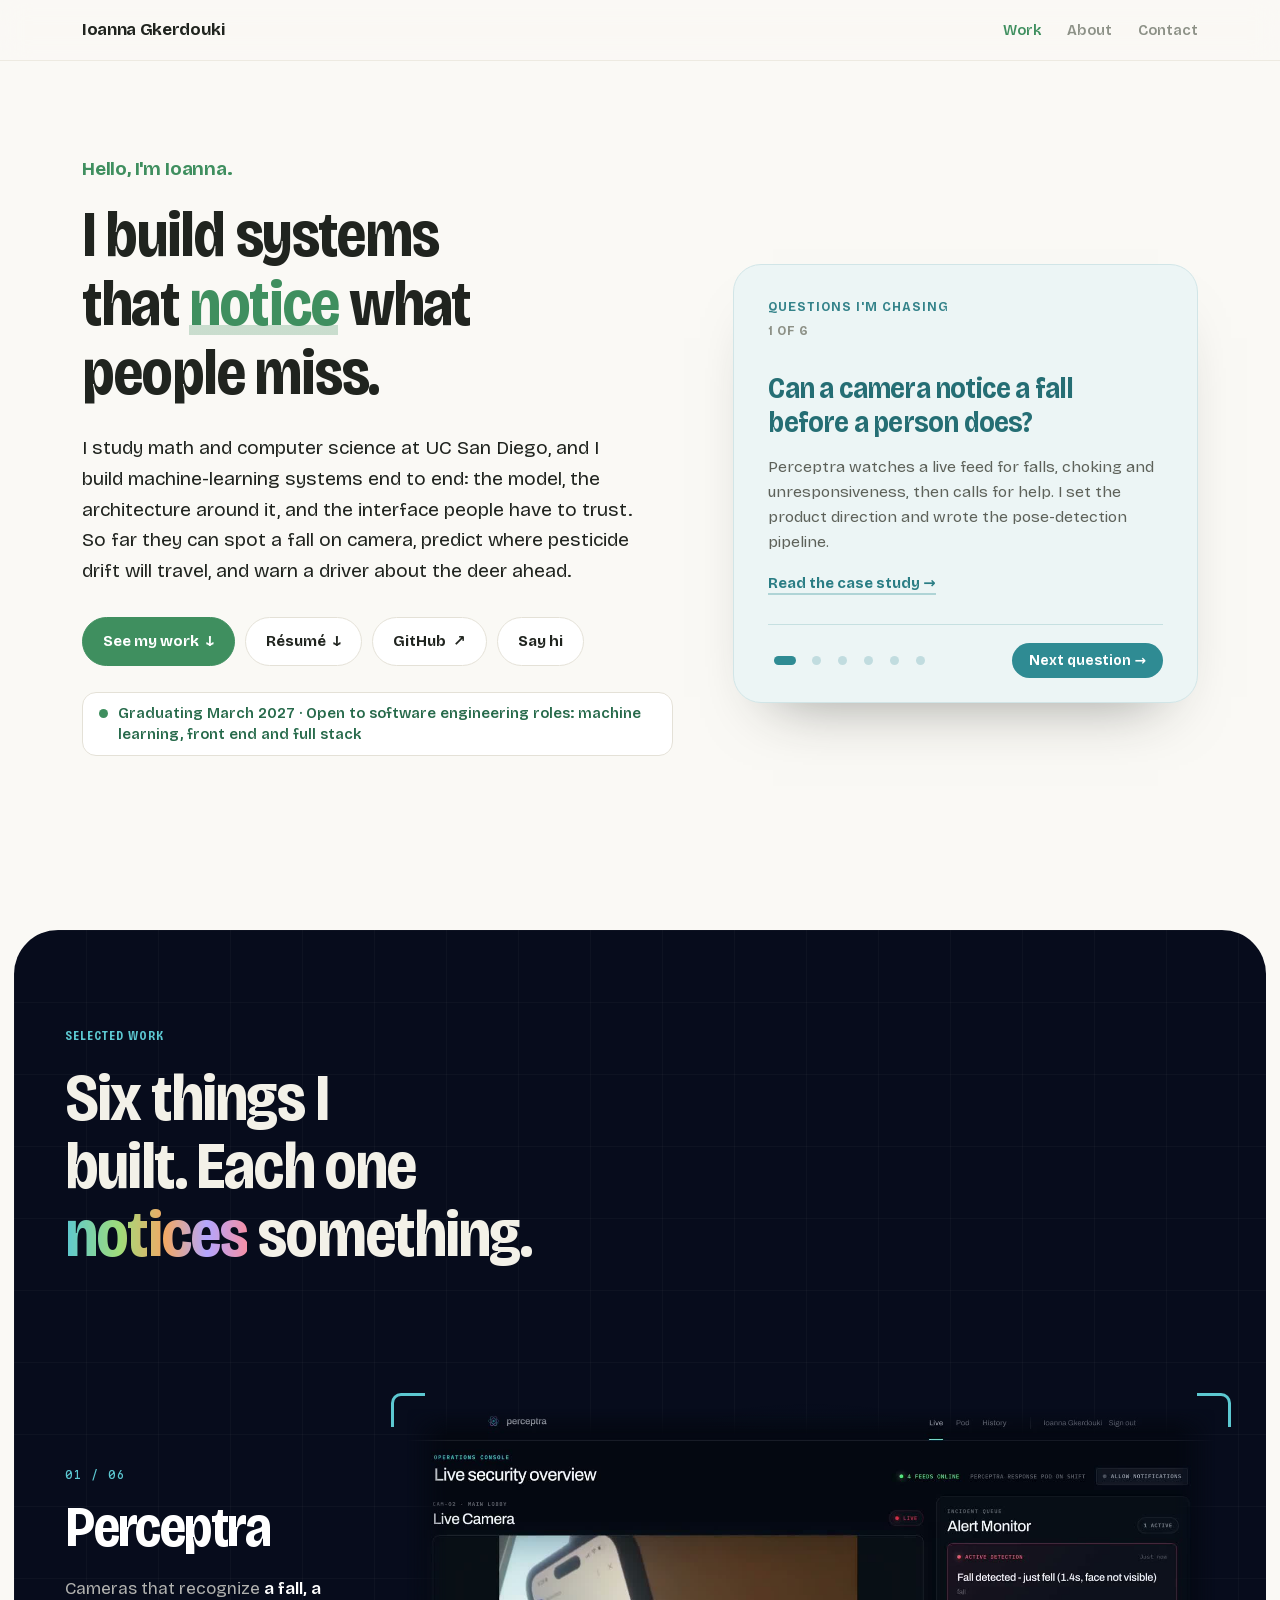
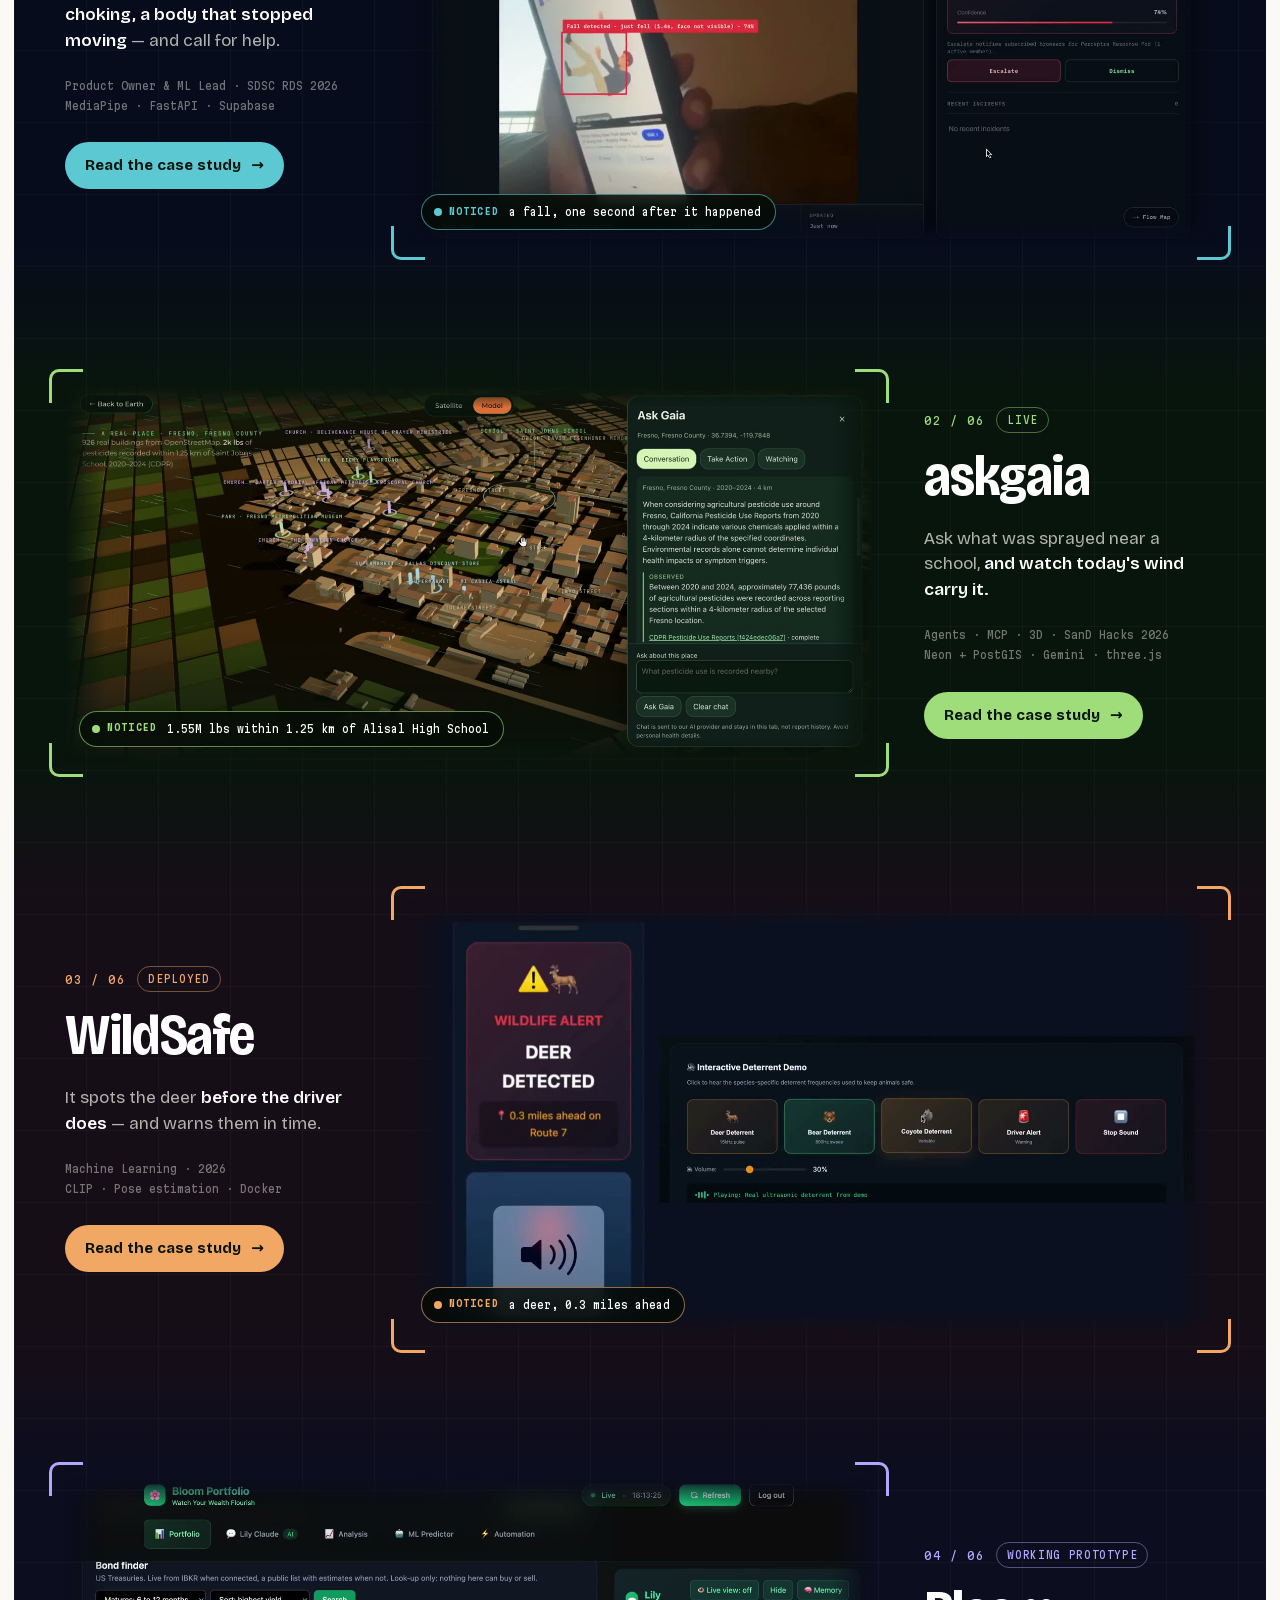
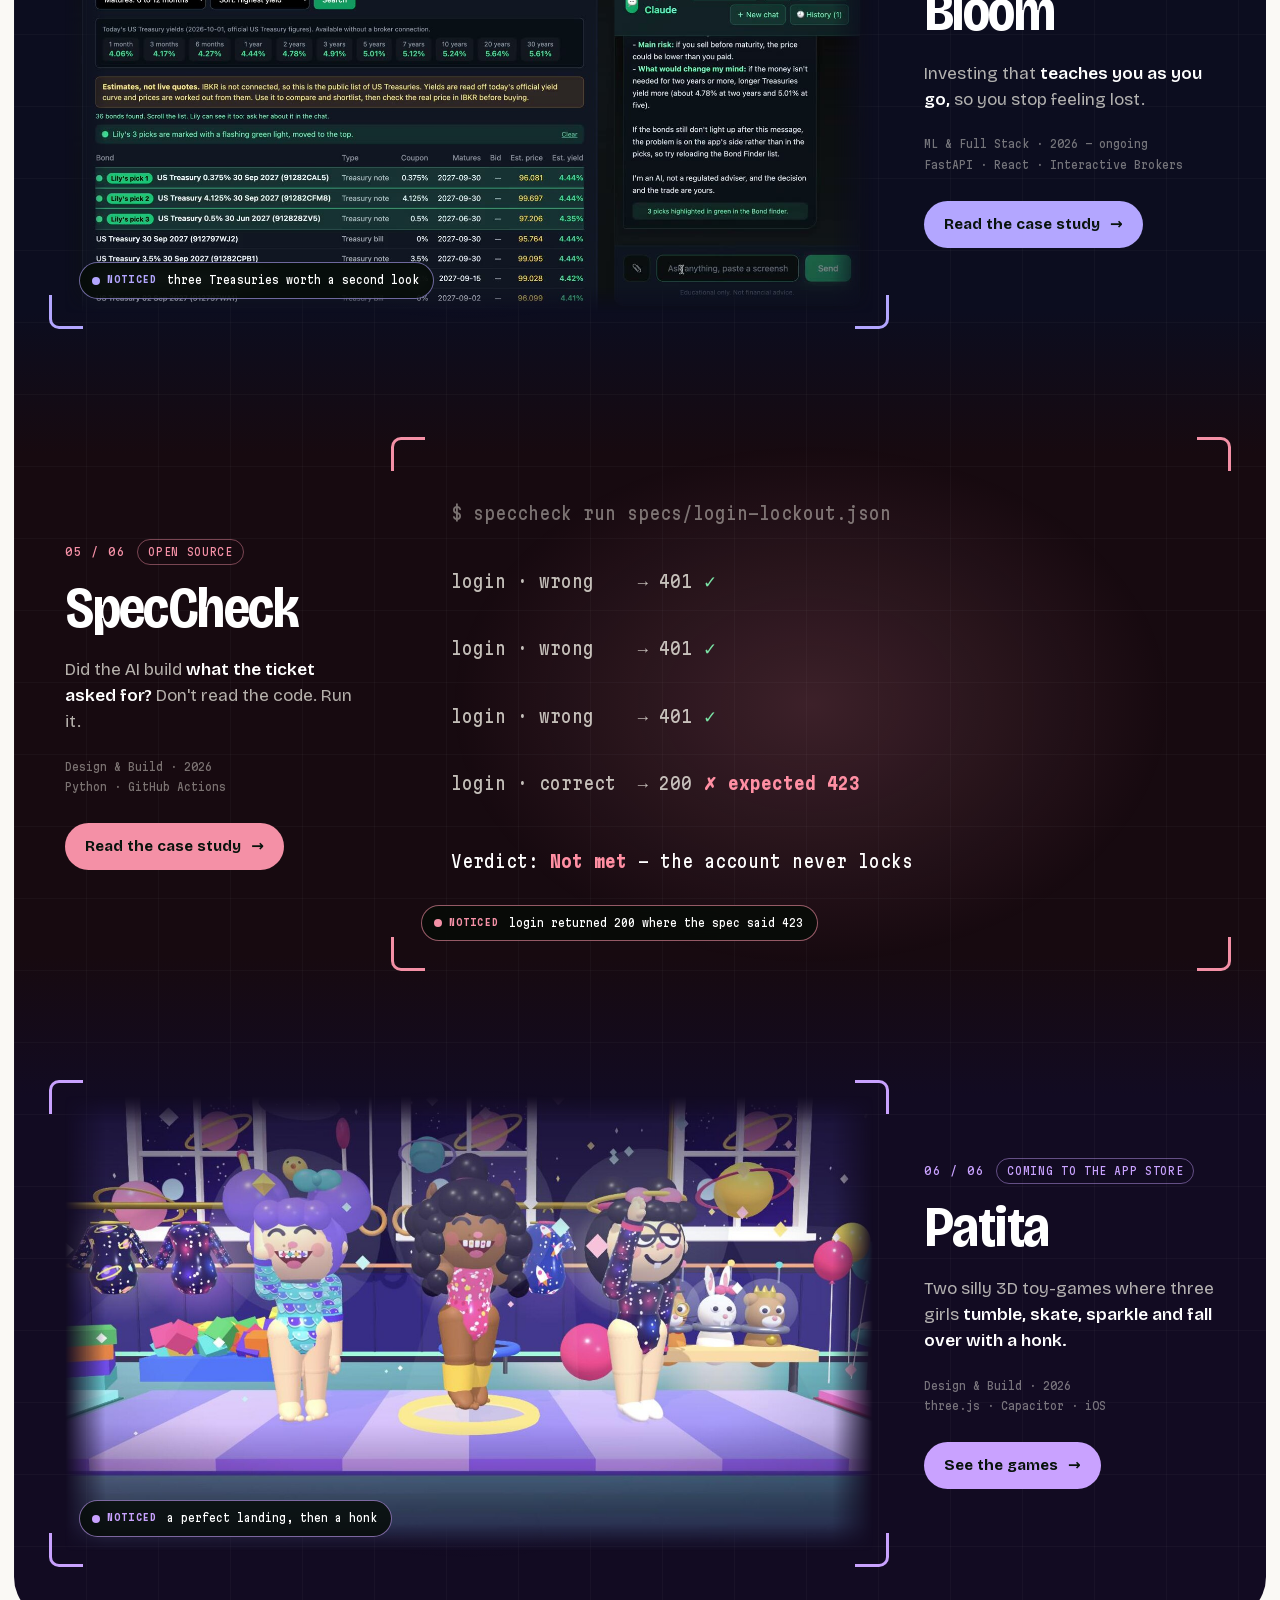
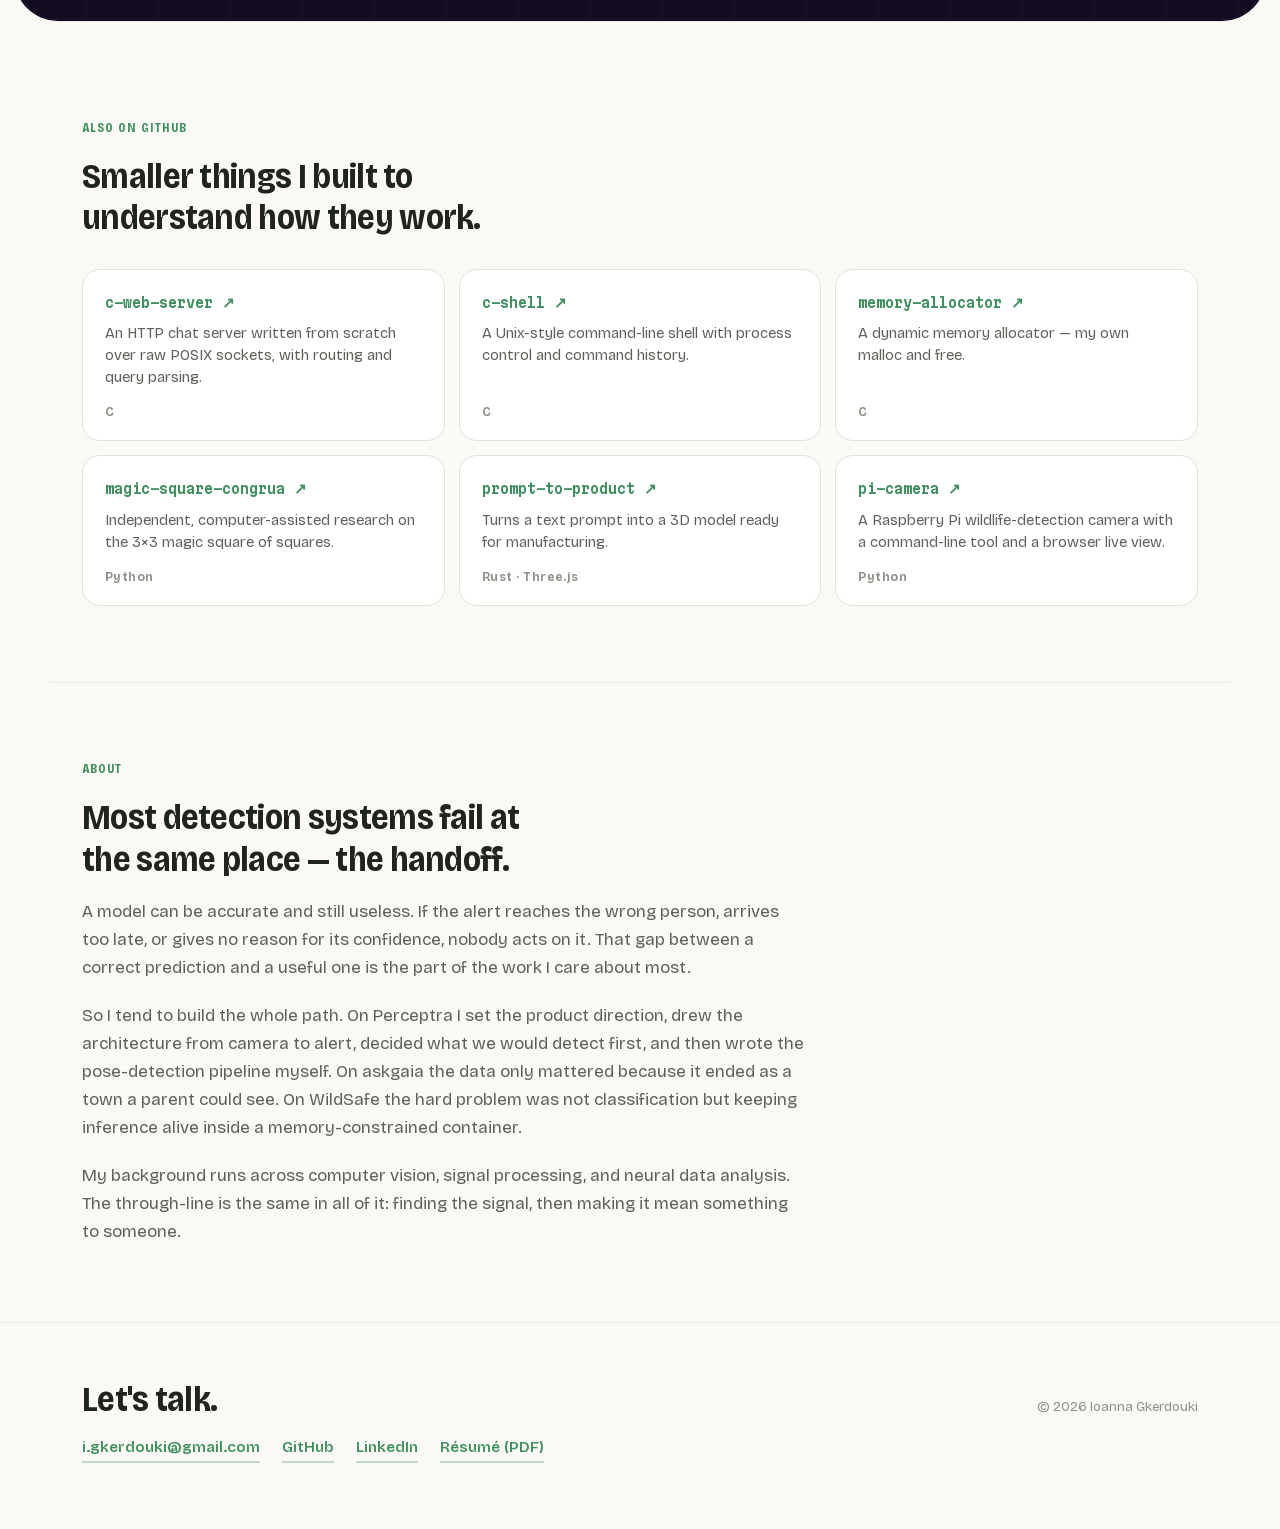
==== commit a4f60892: "Replace GeoSync with askgaia; add Kalpi case study" ====
--- a/classic.html
+++ b/classic.html
@@ -78,10 +78,10 @@
         <article class="wonder-item" style="--tint:#3f8f5f;">
           <h2 class="wonder-q">Where does the spray go once it leaves the field?</h2>
           <p class="wonder-a">
-            GeoSync models pesticide drift from weather and California's public use reports,
-            then turns it into a risk map someone living next to the field can read.
-          </p>
-          <a class="wonder-link" href="work/geosync.html">Read the case study →</a>
+            askgaia rebuilds a real town in 3D, runs a drift model on today's wind, and lets an
+            AI investigator answer what was sprayed nearby, with every claim sourced.
+          </p>
+          <a class="wonder-link" href="work/askgaia.html">Read the case study →</a>
         </article>
 
         <article class="wonder-item" style="--tint:#6a5acd;">
@@ -134,19 +134,19 @@
       </div>
     </a>
 
-    <a class="scene" href="work/geosync.html" style="--tint:#9fdc7a; --ground:#08150d;">
-      <div class="scene-text">
-        <span class="scene-no">02 / 06 <span class="scene-status">Working prototype</span></span>
-        <h3 class="scene-name">GeoSync</h3>
-        <p class="scene-line">Predicting where pesticide drift travels <b>before it reaches a school.</b></p>
-        <p class="scene-meta">ML &amp; Platform · SDSC RDS 2026<br>Gaussian plume · FastAPI · PostGIS</p>
-        <span class="scene-cta">Read the case study <i aria-hidden="true">→</i></span>
-      </div>
-      <div class="scene-media">
-        <div class="vf">
-          <video src="assets/geosync-demo.mp4" poster="assets/geosync-demo.jpg" width="1600" height="804" muted loop playsinline preload="none" aria-label="Screen recording of the GeoSync dashboard: California's counties shaded by pesticide use, with live spray events and an assistant answering a question about a chemical."></video>
-          <i class="vf-c tl"></i><i class="vf-c tr"></i><i class="vf-c bl"></i><i class="vf-c br"></i>
-          <span class="vf-tag"><b>Noticed</b>46.0M lbs applied in Fresno County in 2023</span>
+    <a class="scene" href="work/askgaia.html" style="--tint:#9fdc7a; --ground:#08150d;">
+      <div class="scene-text">
+        <span class="scene-no">02 / 06 <span class="scene-status">Live</span></span>
+        <h3 class="scene-name">askgaia</h3>
+        <p class="scene-line">Ask what was sprayed near a school, <b>and watch today's wind carry it.</b></p>
+        <p class="scene-meta">Agents · MCP · 3D · SanD Hacks 2026<br>Neon + PostGIS · Gemini · three.js</p>
+        <span class="scene-cta">Read the case study <i aria-hidden="true">→</i></span>
+      </div>
+      <div class="scene-media">
+        <div class="vf">
+          <video src="assets/askgaia-demo.mp4" poster="assets/askgaia-demo.jpg" muted loop playsinline preload="none" aria-label="Screen recording of askgaia: particle Earth, warp into the 3D map, a real town model and the Ask Gaia chat."></video>
+          <i class="vf-c tl"></i><i class="vf-c tr"></i><i class="vf-c bl"></i><i class="vf-c br"></i>
+          <span class="vf-tag"><b>Noticed</b>1.55M lbs within 1.25 km of Alisal High School</span>
         </div>
       </div>
     </a>
@@ -280,8 +280,8 @@
     <p>
       So I tend to build the whole path. On Perceptra I set the product direction, drew
       the architecture from camera to alert, decided what we would detect first, and then
-      wrote the pose-detection pipeline myself. On GeoSync the modeling only mattered
-      because it ended as a map a parent could read. On WildSafe the hard problem was not
+      wrote the pose-detection pipeline myself. On askgaia the data only mattered
+      because it ended as a town a parent could see. On WildSafe the hard problem was not
       classification but keeping inference alive inside a memory-constrained container.
     </p>
     <p>
